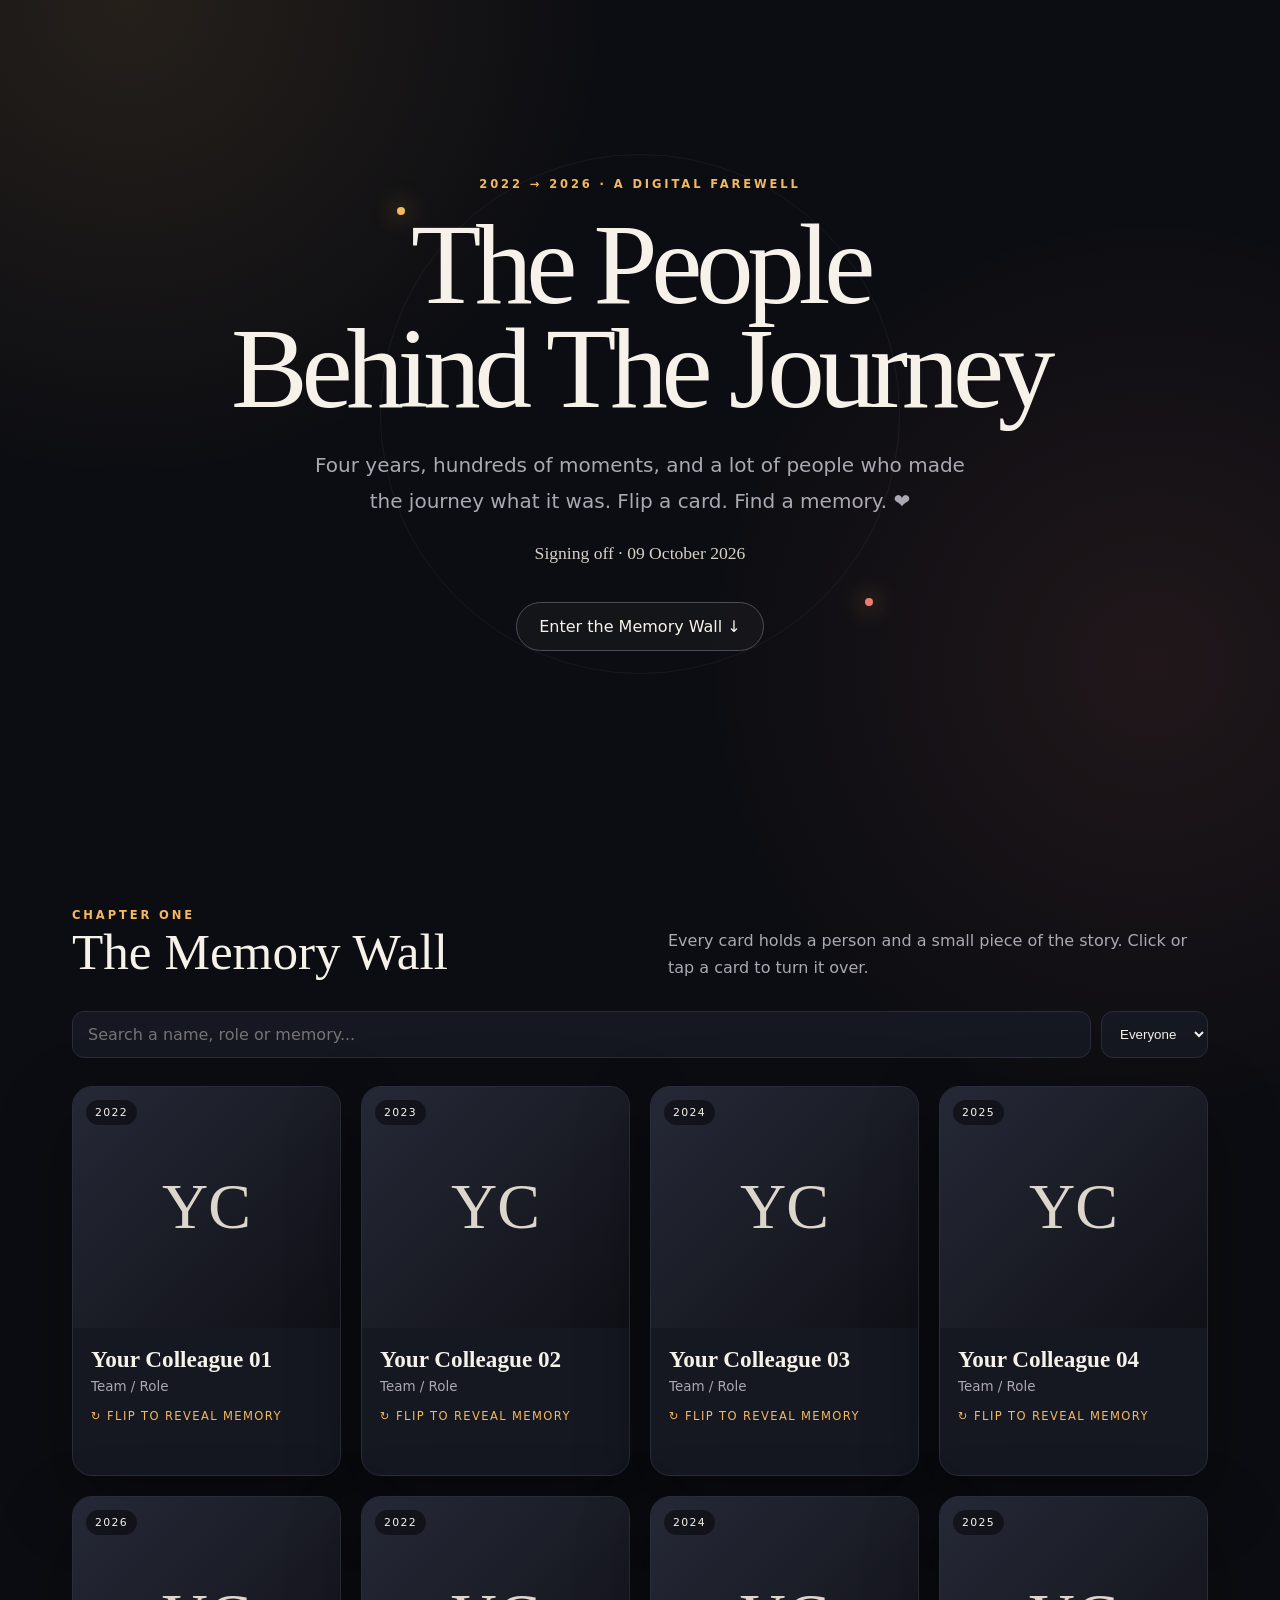
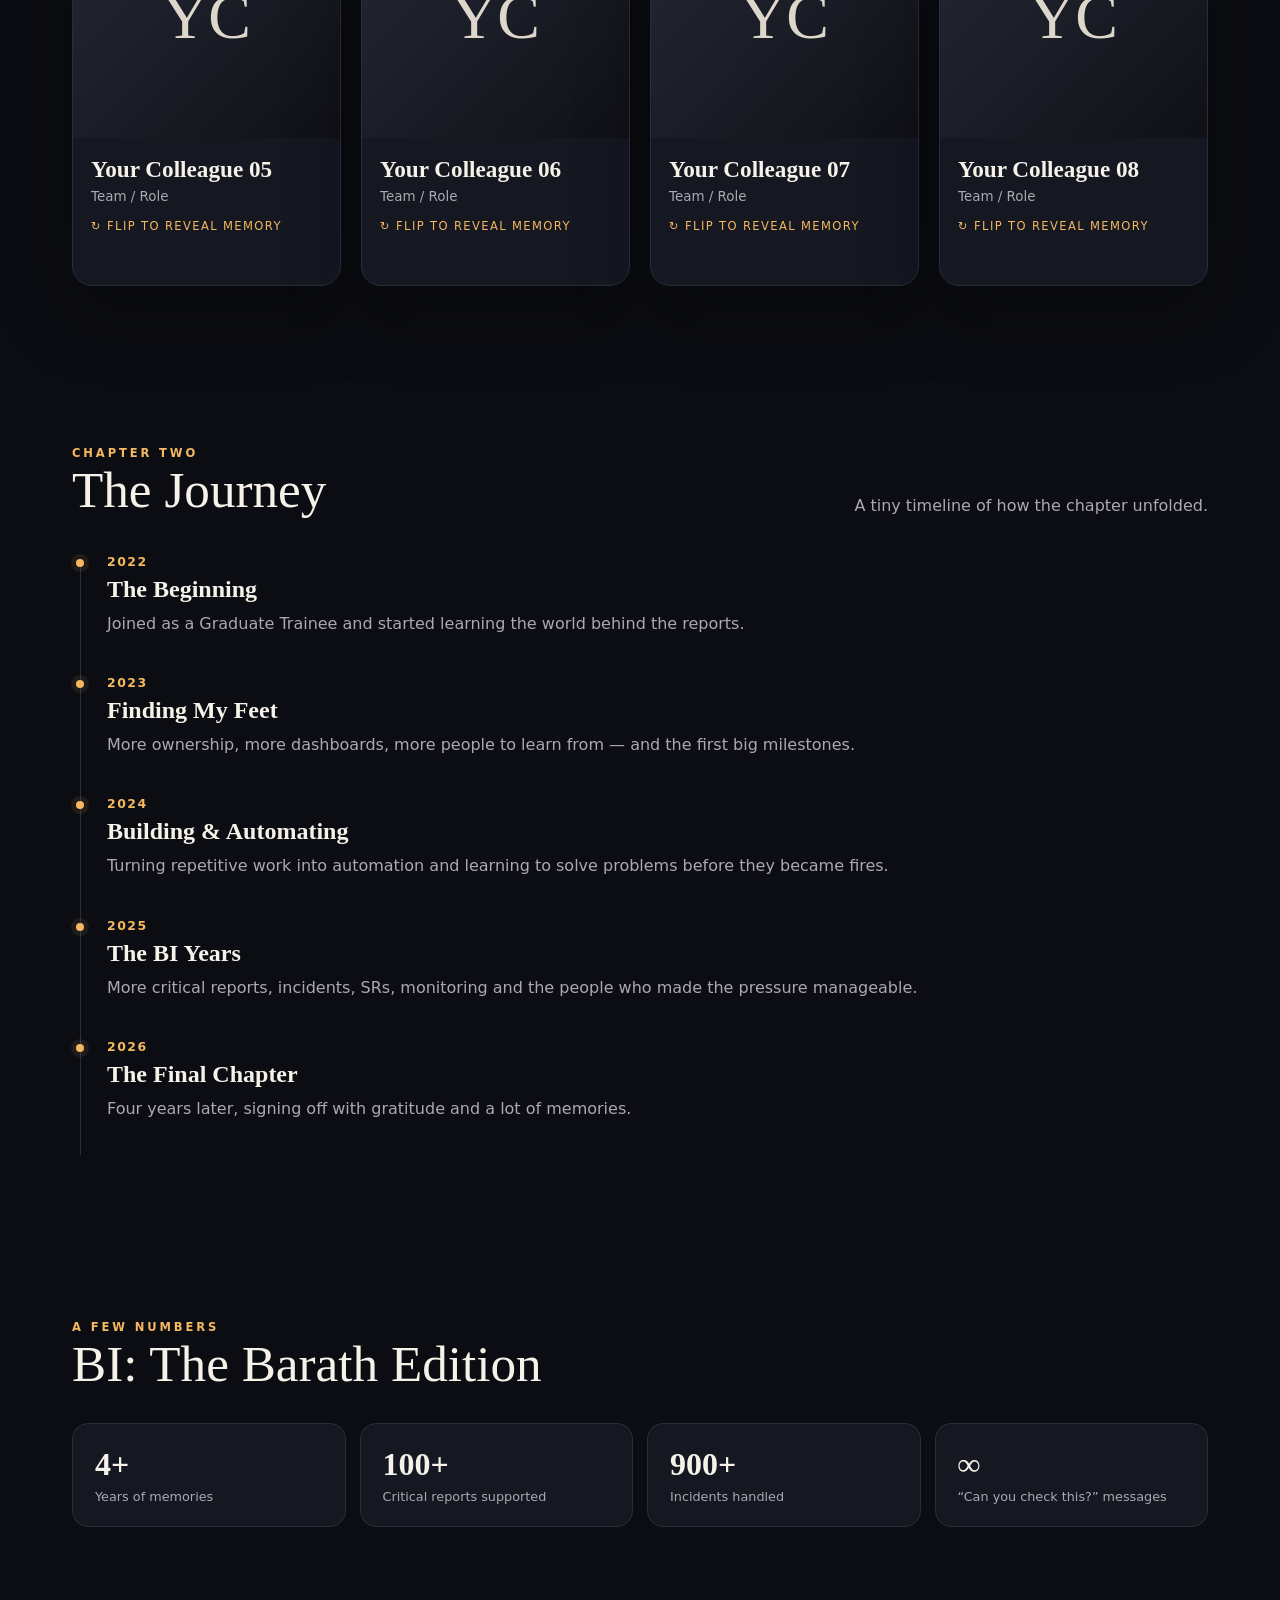
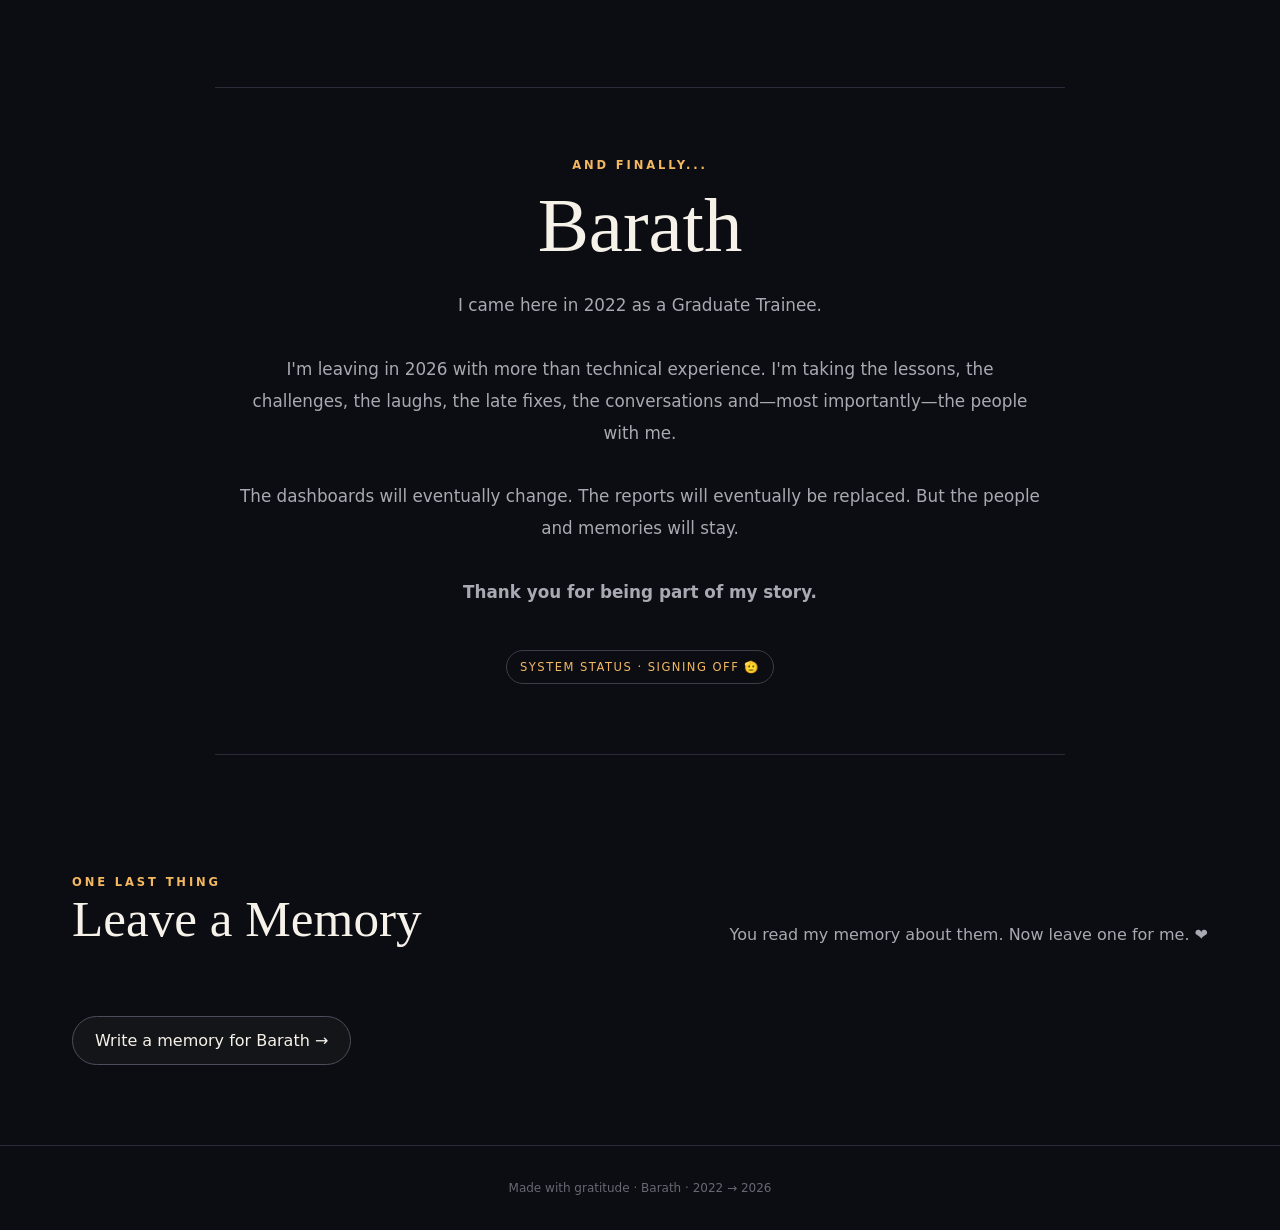
==== index.html @ 914102d7 "Add files via upload" ====
<!DOCTYPE html>
<html lang="en">
<head>
<meta charset="UTF-8">
<meta name="viewport" content="width=device-width, initial-scale=1.0">
<title>Barath's Memory Wall — 2022 → 2026</title>
<meta name="description" content="A digital memory wall for the people who made the journey memorable.">
<style>
:root{
  --bg:#0c0d12; --panel:#151721; --panel2:#1d1f2a; --text:#f6f2e9;
  --muted:#aaa9b3; --accent:#f4b860; --accent2:#ef7d6d; --line:#2a2d39;
  --shadow:0 25px 70px rgba(0,0,0,.35);
}
*{box-sizing:border-box}
html{scroll-behavior:smooth}
body{
  margin:0;background:
  radial-gradient(circle at 10% 0%,rgba(244,184,96,.11),transparent 30rem),
  radial-gradient(circle at 90% 15%,rgba(239,125,109,.09),transparent 28rem),
  var(--bg);color:var(--text);font-family:Inter,ui-sans-serif,system-ui,-apple-system,BlinkMacSystemFont,"Segoe UI",sans-serif;
}
button,input{font:inherit}
button{cursor:pointer}
.hero{min-height:92vh;display:flex;align-items:center;justify-content:center;padding:70px 22px;text-align:center;position:relative;overflow:hidden}
.hero-inner{max-width:900px;position:relative;z-index:2}
.eyebrow{letter-spacing:.25em;text-transform:uppercase;font-size:.72rem;color:var(--accent);font-weight:700}
h1{font-family:Georgia,serif;font-size:clamp(3.2rem,9vw,7.5rem);line-height:.9;margin:22px 0 26px;font-weight:500;letter-spacing:-.055em}
.hero p{max-width:650px;margin:0 auto;color:var(--muted);font-size:clamp(1rem,2vw,1.25rem);line-height:1.8}
.date{margin-top:24px;font-family:Georgia,serif;font-size:1.1rem;color:#d7d2c7}
.cta{
  margin-top:38px;padding:14px 22px;border:1px solid #4b4e5a;border-radius:999px;
  background:rgba(255,255,255,.03);color:var(--text);transition:.25s
}
.cta:hover{transform:translateY(-3px);border-color:var(--accent);box-shadow:0 10px 30px rgba(244,184,96,.12)}
.orbit{position:absolute;width:520px;height:520px;border:1px solid rgba(255,255,255,.05);border-radius:50%;animation:spin 35s linear infinite}
.orbit:before,.orbit:after{content:"";position:absolute;width:8px;height:8px;border-radius:50%;background:var(--accent);box-shadow:0 0 25px var(--accent)}
.orbit:before{top:10%;left:3%}.orbit:after{bottom:13%;right:5%;background:var(--accent2)}
@keyframes spin{to{transform:rotate(360deg)}}

.section{max-width:1180px;margin:0 auto;padding:80px 22px}
.section-head{display:flex;justify-content:space-between;gap:30px;align-items:end;margin-bottom:30px}
.section h2{font-family:Georgia,serif;font-size:clamp(2rem,4vw,3.3rem);font-weight:500;margin:0}
.section-head p{max-width:540px;color:var(--muted);line-height:1.7;margin:0}
.controls{display:flex;gap:10px;flex-wrap:wrap;margin-bottom:28px}
.search{
  flex:1;min-width:220px;background:var(--panel);border:1px solid var(--line);border-radius:12px;
  padding:13px 15px;color:var(--text);outline:none
}
.search:focus{border-color:var(--accent)}
.filter{
  background:var(--panel);border:1px solid var(--line);color:var(--text);border-radius:12px;padding:0 14px
}
.grid{display:grid;grid-template-columns:repeat(4,1fr);gap:20px}
.card-wrap{height:390px;perspective:1200px}
.card{width:100%;height:100%;position:relative;transform-style:preserve-3d;transition:transform .75s cubic-bezier(.2,.7,.2,1);cursor:pointer}
.card.flipped{transform:rotateY(180deg)}
.face{
  position:absolute;inset:0;backface-visibility:hidden;border:1px solid var(--line);
  border-radius:20px;overflow:hidden;background:var(--panel);box-shadow:var(--shadow)
}
.front{display:flex;flex-direction:column}
.photo{height:62%;background:linear-gradient(135deg,#252836,#101117);position:relative;display:flex;align-items:center;justify-content:center;overflow:hidden}
.photo img{width:100%;height:100%;object-fit:cover}
.initials{font-family:Georgia,serif;font-size:4rem;color:#ddd7cb}
.badge{position:absolute;top:13px;left:13px;padding:6px 9px;border-radius:99px;background:rgba(0,0,0,.45);backdrop-filter:blur(8px);font-size:.68rem;letter-spacing:.12em;text-transform:uppercase}
.front-info{padding:18px}
.front-info h3{margin:0 0 6px;font-family:Georgia,serif;font-size:1.45rem}
.role{color:var(--muted);font-size:.84rem}
.flip-hint{margin-top:15px;color:var(--accent);font-size:.72rem;text-transform:uppercase;letter-spacing:.12em}
.back{transform:rotateY(180deg);padding:26px;display:flex;flex-direction:column;justify-content:space-between;background:
  linear-gradient(145deg,rgba(244,184,96,.08),transparent 45%),var(--panel2)}
.back .quote{font-family:Georgia,serif;font-size:1.18rem;line-height:1.65}
.back .quote:before{content:"“";font-size:3.5rem;line-height:.4;color:var(--accent);display:block;margin-bottom:10px}
.memory{color:#d4d2cc;line-height:1.65;font-size:.9rem}
.signature{color:var(--muted);font-size:.8rem}
.empty{grid-column:1/-1;padding:50px;text-align:center;color:var(--muted);border:1px dashed var(--line);border-radius:16px}

.timeline{position:relative;margin-top:35px;padding-left:35px}
.timeline:before{content:"";position:absolute;left:8px;top:5px;bottom:5px;width:1px;background:var(--line)}
.event{position:relative;padding:0 0 38px}
.event:before{content:"";position:absolute;left:-31px;top:5px;width:8px;height:8px;border-radius:50%;background:var(--accent);box-shadow:0 0 0 5px rgba(244,184,96,.08)}
.event .year{color:var(--accent);font-weight:700;letter-spacing:.12em;font-size:.78rem}
.event h3{font-family:Georgia,serif;font-size:1.5rem;margin:7px 0}
.event p{color:var(--muted);line-height:1.7;margin:0}

.kpis{display:grid;grid-template-columns:repeat(4,1fr);gap:14px;margin-top:30px}
.kpi{background:var(--panel);border:1px solid var(--line);border-radius:16px;padding:22px}
.kpi strong{display:block;font-family:Georgia,serif;font-size:2rem}
.kpi span{display:block;color:var(--muted);font-size:.8rem;margin-top:6px}

.final{
  max-width:850px;margin:80px auto 120px;padding:70px 25px;text-align:center;
  border-top:1px solid var(--line);border-bottom:1px solid var(--line)
}
.final h2{font-family:Georgia,serif;font-size:clamp(2.5rem,6vw,5rem);font-weight:500;margin:10px 0 20px}
.final p{color:var(--muted);line-height:1.9;font-size:1.05rem}
.status{display:inline-block;margin-top:24px;padding:9px 13px;border:1px solid #3b3e49;border-radius:99px;color:var(--accent);font-size:.72rem;letter-spacing:.13em;text-transform:uppercase}

footer{text-align:center;padding:35px 20px;color:#676873;font-size:.75rem;border-top:1px solid var(--line)}

.modal{position:fixed;inset:0;background:rgba(0,0,0,.72);backdrop-filter:blur(8px);display:none;align-items:center;justify-content:center;padding:20px;z-index:20}
.modal.open{display:flex}
.modal-box{max-width:600px;width:100%;background:var(--panel2);border:1px solid var(--line);border-radius:20px;padding:28px;position:relative}
.close{position:absolute;right:16px;top:14px;border:0;background:none;color:var(--muted);font-size:1.5rem}
.modal h3{font-family:Georgia,serif;font-size:1.8rem;margin:0 35px 10px 0}
.modal p{color:var(--muted);line-height:1.7}
.memory-form textarea{width:100%;min-height:130px;resize:vertical;background:var(--panel);border:1px solid var(--line);border-radius:12px;padding:14px;color:var(--text);outline:none}
.submit{margin-top:12px;background:var(--accent);border:0;border-radius:10px;padding:12px 18px;color:#17130d;font-weight:700}

.reveal{opacity:0;transform:translateY(25px);transition:.7s ease}
.reveal.visible{opacity:1;transform:none}

@media(max-width:950px){.grid{grid-template-columns:repeat(3,1fr)}.kpis{grid-template-columns:repeat(2,1fr)}}
@media(max-width:700px){.grid{grid-template-columns:repeat(2,1fr);gap:12px}.card-wrap{height:350px}.section-head{display:block}.section-head p{margin-top:15px}.orbit{width:350px;height:350px}}
@media(max-width:480px){.grid{grid-template-columns:1fr}.card-wrap{height:390px}.kpis{grid-template-columns:1fr 1fr}.hero{min-height:85vh}}
</style>
</head>
<body>

<header class="hero">
  <div class="orbit"></div>
  <div class="hero-inner">
    <div class="eyebrow">2022 → 2026 · A digital farewell</div>
    <h1>The People<br>Behind The Journey</h1>
    <p>
      Four years, hundreds of moments, and a lot of people who made the journey
      what it was. Flip a card. Find a memory. ❤️
    </p>
    <div class="date">Signing off · 09 October 2026</div>
    <button class="cta" onclick="document.getElementById('memories').scrollIntoView()">Enter the Memory Wall ↓</button>
  </div>
</header>

<main>
<section class="section reveal" id="memories">
  <div class="section-head">
    <div>
      <div class="eyebrow">Chapter One</div>
      <h2>The Memory Wall</h2>
    </div>
    <p>Every card holds a person and a small piece of the story. Click or tap a card to turn it over.</p>
  </div>

  <div class="controls">
    <input class="search" id="search" placeholder="Search a name, role or memory...">
    <select class="filter" id="filter">
      <option value="all">Everyone</option>
    </select>
  </div>

  <div class="grid" id="grid"></div>
</section>

<section class="section reveal">
  <div class="section-head">
    <div>
      <div class="eyebrow">Chapter Two</div>
      <h2>The Journey</h2>
    </div>
    <p>A tiny timeline of how the chapter unfolded.</p>
  </div>
  <div class="timeline" id="timeline"></div>
</section>

<section class="section reveal">
  <div class="section-head">
    <div>
      <div class="eyebrow">A few numbers</div>
      <h2>BI: The Barath Edition</h2>
    </div>
  </div>
  <div class="kpis">
    <div class="kpi"><strong>4+</strong><span>Years of memories</span></div>
    <div class="kpi"><strong>100+</strong><span>Critical reports supported</span></div>
    <div class="kpi"><strong>900+</strong><span>Incidents handled</span></div>
    <div class="kpi"><strong>∞</strong><span>“Can you check this?” messages</span></div>
  </div>
</section>

<section class="final reveal">
  <div class="eyebrow">And finally...</div>
  <h2>Barath</h2>
  <p>
    I came here in 2022 as a Graduate Trainee.<br><br>
    I'm leaving in 2026 with more than technical experience.
    I'm taking the lessons, the challenges, the laughs, the late fixes,
    the conversations and—most importantly—the people with me.
    <br><br>
    The dashboards will eventually change. The reports will eventually be replaced.
    But the people and memories will stay.
    <br><br>
    <strong>Thank you for being part of my story.</strong>
  </p>
  <div class="status">System Status · Signing Off 🫡</div>
</section>

<section class="section reveal" style="padding-top:0">
  <div class="section-head">
    <div>
      <div class="eyebrow">One last thing</div>
      <h2>Leave a Memory</h2>
    </div>
    <p>You read my memory about them. Now leave one for me. ❤️</p>
  </div>
  <button class="cta" onclick="openModal()">Write a memory for Barath →</button>
</section>
</main>

<footer>
  Made with gratitude · Barath · 2022 → 2026
</footer>

<div class="modal" id="modal" onclick="if(event.target===this)closeModal()">
  <div class="modal-box">
    <button class="close" onclick="closeModal()">×</button>
    <h3>Leave a memory for Barath</h3>
    <p>This demo opens the visitor's email client. Change the email address in the JavaScript section before sharing the site.</p>
    <div class="memory-form">
      <textarea id="visitorMemory" placeholder="Write a memory, inside joke, thank-you, or farewell..."></textarea>
      <button class="submit" onclick="sendMemory()">Send the memory</button>
    </div>
  </div>
</div>

<script>
/*
  ============================================================
  EDIT YOUR PEOPLE HERE
  ============================================================
  Add as many people as you like.

  photo:
    - Put an image in an "images" folder and use "images/name.jpg"
    - OR leave it blank and the person's initials will appear.

  category:
    Used by the filter dropdown.

  memory:
    The short quote shown on the back.

  story:
    The longer personal memory.
*/
const people = [
  {
    name: "Your Colleague 01",
    role: "Team / Role",
    category: "Team",
    photo: "",
    title: "The Partner in Crime",
    memory: "Replace this with the little moment that instantly reminds you of them.",
    story: "Write 2–4 sentences about a specific memory, project, joke, lunch, late-night fix, conversation, or lesson you shared.",
    year: "2022"
  },
  {
    name: "Your Colleague 02",
    role: "Team / Role",
    category: "Team",
    photo: "",
    title: "The Lifesaver",
    memory: "Some people don't just help with work — they make difficult days easier.",
    story: "Add your personal memory here. Keep it specific; the tiny details are what make a farewell memorable.",
    year: "2023"
  },
  {
    name: "Your Colleague 03",
    role: "Team / Role",
    category: "Team",
    photo: "",
    title: "The Dashboard Buddy",
    memory: "From broken refreshes to last-minute requests — somehow we always figured it out.",
    story: "Add a memorable BI / Power BI / SQL moment here.",
    year: "2024"
  },
  {
    name: "Your Colleague 04",
    role: "Team / Role",
    category: "Friends",
    photo: "",
    title: "The Office Comedian",
    memory: "The person who could turn an ordinary workday into a story worth remembering.",
    story: "Add your funniest memory together here.",
    year: "2025"
  },
  {
    name: "Your Colleague 05",
    role: "Team / Role",
    category: "Friends",
    photo: "",
    title: "The Unexpected Chapter",
    memory: "Not every great memory starts with a big project. Sometimes it starts with a random conversation.",
    story: "Add your memory here.",
    year: "2026"
  },
  {
    name: "Your Colleague 06",
    role: "Team / Role",
    category: "Mentors",
    photo: "",
    title: "The Mentor",
    memory: "Thank you for teaching me things that never appeared in a job description.",
    story: "Add the lesson or moment you will remember.",
    year: "2022"
  },
  {
    name: "Your Colleague 07",
    role: "Team / Role",
    category: "Team",
    photo: "",
    title: "The Debugger",
    memory: "If it was broken, we were probably going to find out why.",
    story: "Add a troubleshooting or production memory.",
    year: "2024"
  },
  {
    name: "Your Colleague 08",
    role: "Team / Role",
    category: "Friends",
    photo: "",
    title: "The Good Times",
    memory: "Some of the best memories happened when we weren't even talking about work.",
    story: "Add a lunch, outing, celebration or random-office memory.",
    year: "2025"
  }
];

const timelineData = [
  {year:"2022", title:"The Beginning", text:"Joined as a Graduate Trainee and started learning the world behind the reports."},
  {year:"2023", title:"Finding My Feet", text:"More ownership, more dashboards, more people to learn from — and the first big milestones."},
  {year:"2024", title:"Building & Automating", text:"Turning repetitive work into automation and learning to solve problems before they became fires."},
  {year:"2025", title:"The BI Years", text:"More critical reports, incidents, SRs, monitoring and the people who made the pressure manageable."},
  {year:"2026", title:"The Final Chapter", text:"Four years later, signing off with gratitude and a lot of memories."}
];

const grid = document.getElementById("grid");
const search = document.getElementById("search");
const filter = document.getElementById("filter");

function initials(name){
  return name.split(" ").filter(Boolean).slice(0,2).map(x=>x[0]).join("").toUpperCase();
}

function renderFilters(){
  [...new Set(people.map(p=>p.category))].sort().forEach(c=>{
    const option=document.createElement("option");
    option.value=c; option.textContent=c; filter.appendChild(option);
  });
}

function renderCards(){
  const q=search.value.trim().toLowerCase();
  const cat=filter.value;
  const results=people.filter(p=>{
    const hay=[p.name,p.role,p.category,p.title,p.memory,p.story].join(" ").toLowerCase();
    return (!q || hay.includes(q)) && (cat==="all" || p.category===cat);
  });
  grid.innerHTML="";
  if(!results.length){
    grid.innerHTML='<div class="empty">No memory found. Try another search.</div>';
    return;
  }
  results.forEach(p=>{
    const wrap=document.createElement("div");
    wrap.className="card-wrap";
    wrap.innerHTML=`
      <div class="card" tabindex="0" role="button" aria-label="Flip ${p.name}'s card">
        <div class="face front">
          <div class="photo">
            ${p.photo ? `<img src="${p.photo}" alt="${p.name}" loading="lazy">` : `<div class="initials">${initials(p.name)}</div>`}
            <div class="badge">${p.year || p.category}</div>
          </div>
          <div class="front-info">
            <h3>${p.name}</h3>
            <div class="role">${p.role}</div>
            <div class="flip-hint">↻ Flip to reveal memory</div>
          </div>
        </div>
        <div class="face back">
          <div>
            <div class="eyebrow">${p.title}</div>
            <div class="quote">${p.memory}</div>
            <div class="memory">${p.story}</div>
          </div>
          <div class="signature">— Barath</div>
        </div>
      </div>`;
    const card=wrap.querySelector(".card");
    card.addEventListener("click",()=>card.classList.toggle("flipped"));
    card.addEventListener("keydown",e=>{if(e.key==="Enter"||e.key===" "){e.preventDefault();card.classList.toggle("flipped")}});
    grid.appendChild(wrap);
  });
}

function renderTimeline(){
  document.getElementById("timeline").innerHTML=timelineData.map(e=>`
    <div class="event">
      <div class="year">${e.year}</div>
      <h3>${e.title}</h3>
      <p>${e.text}</p>
    </div>`).join("");
}

function openModal(){document.getElementById("modal").classList.add("open")}
function closeModal(){document.getElementById("modal").classList.remove("open")}
function sendMemory(){
  const text=document.getElementById("visitorMemory").value.trim();
  if(!text){alert("Write a little memory first ❤️");return}
  // CHANGE THIS EMAIL ADDRESS:
  const email="YOUR_EMAIL@example.com";
  const subject=encodeURIComponent("A memory for Barath ❤️");
  const body=encodeURIComponent(text);
  window.location.href=`mailto:${email}?subject=${subject}&body=${body}`;
}

search.addEventListener("input",renderCards);
filter.addEventListener("change",renderCards);
renderFilters(); renderCards(); renderTimeline();

const observer=new IntersectionObserver(entries=>{
  entries.forEach(e=>{if(e.isIntersecting)e.target.classList.add("visible")});
},{threshold:.12});
document.querySelectorAll(".reveal").forEach(el=>observer.observe(el));
</script>
</body>
</html>
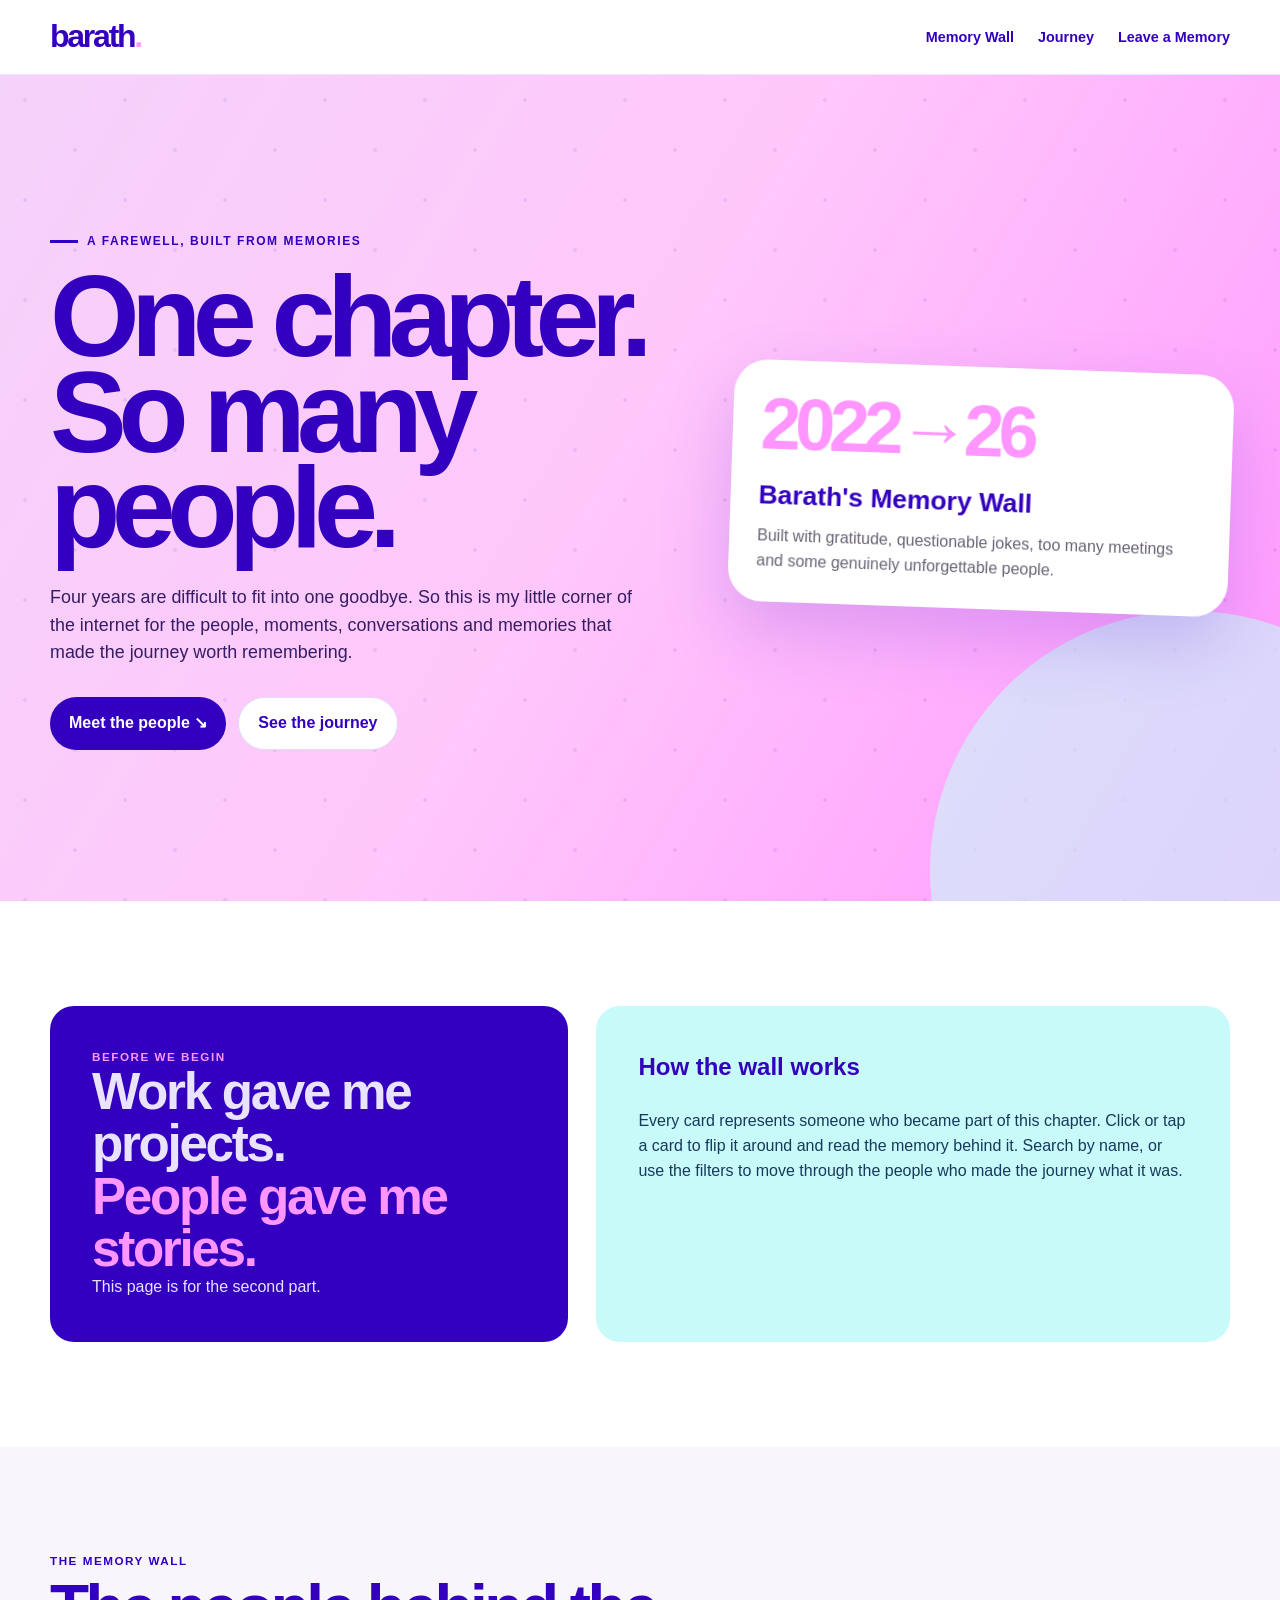
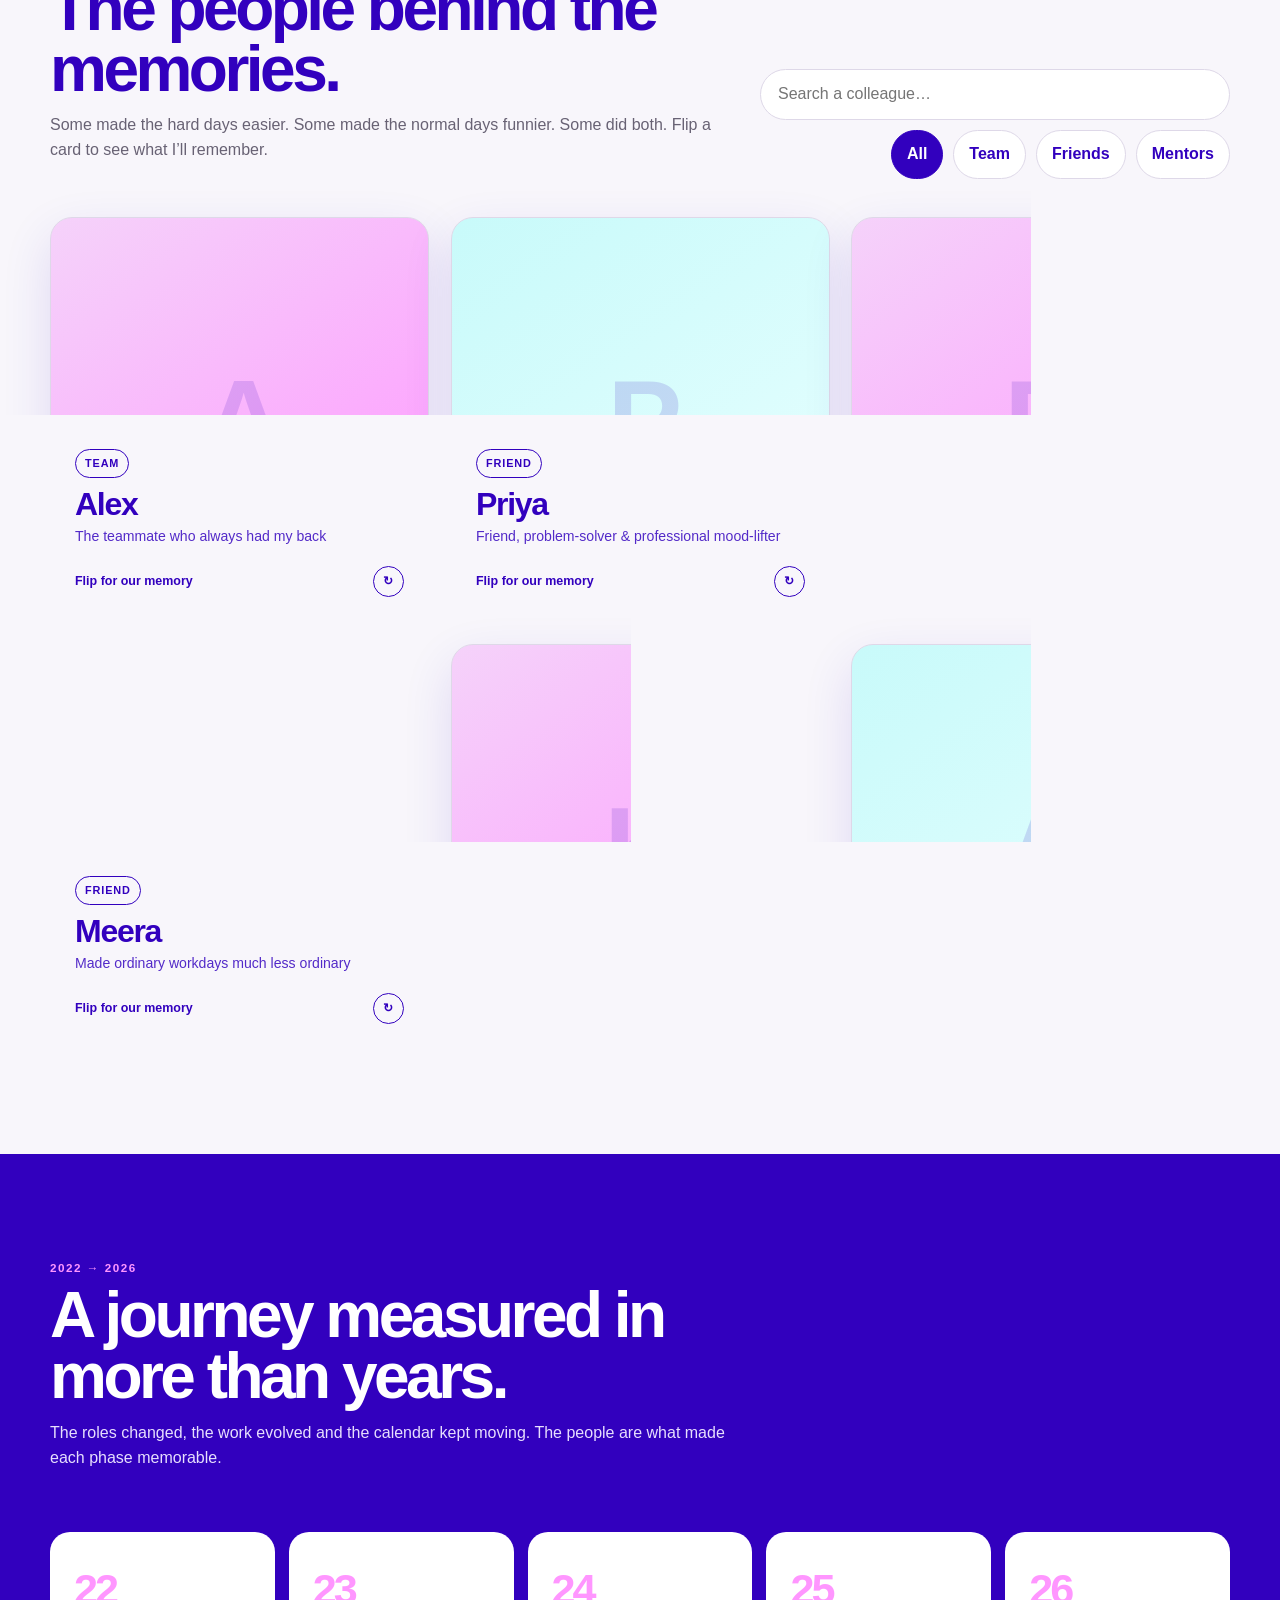
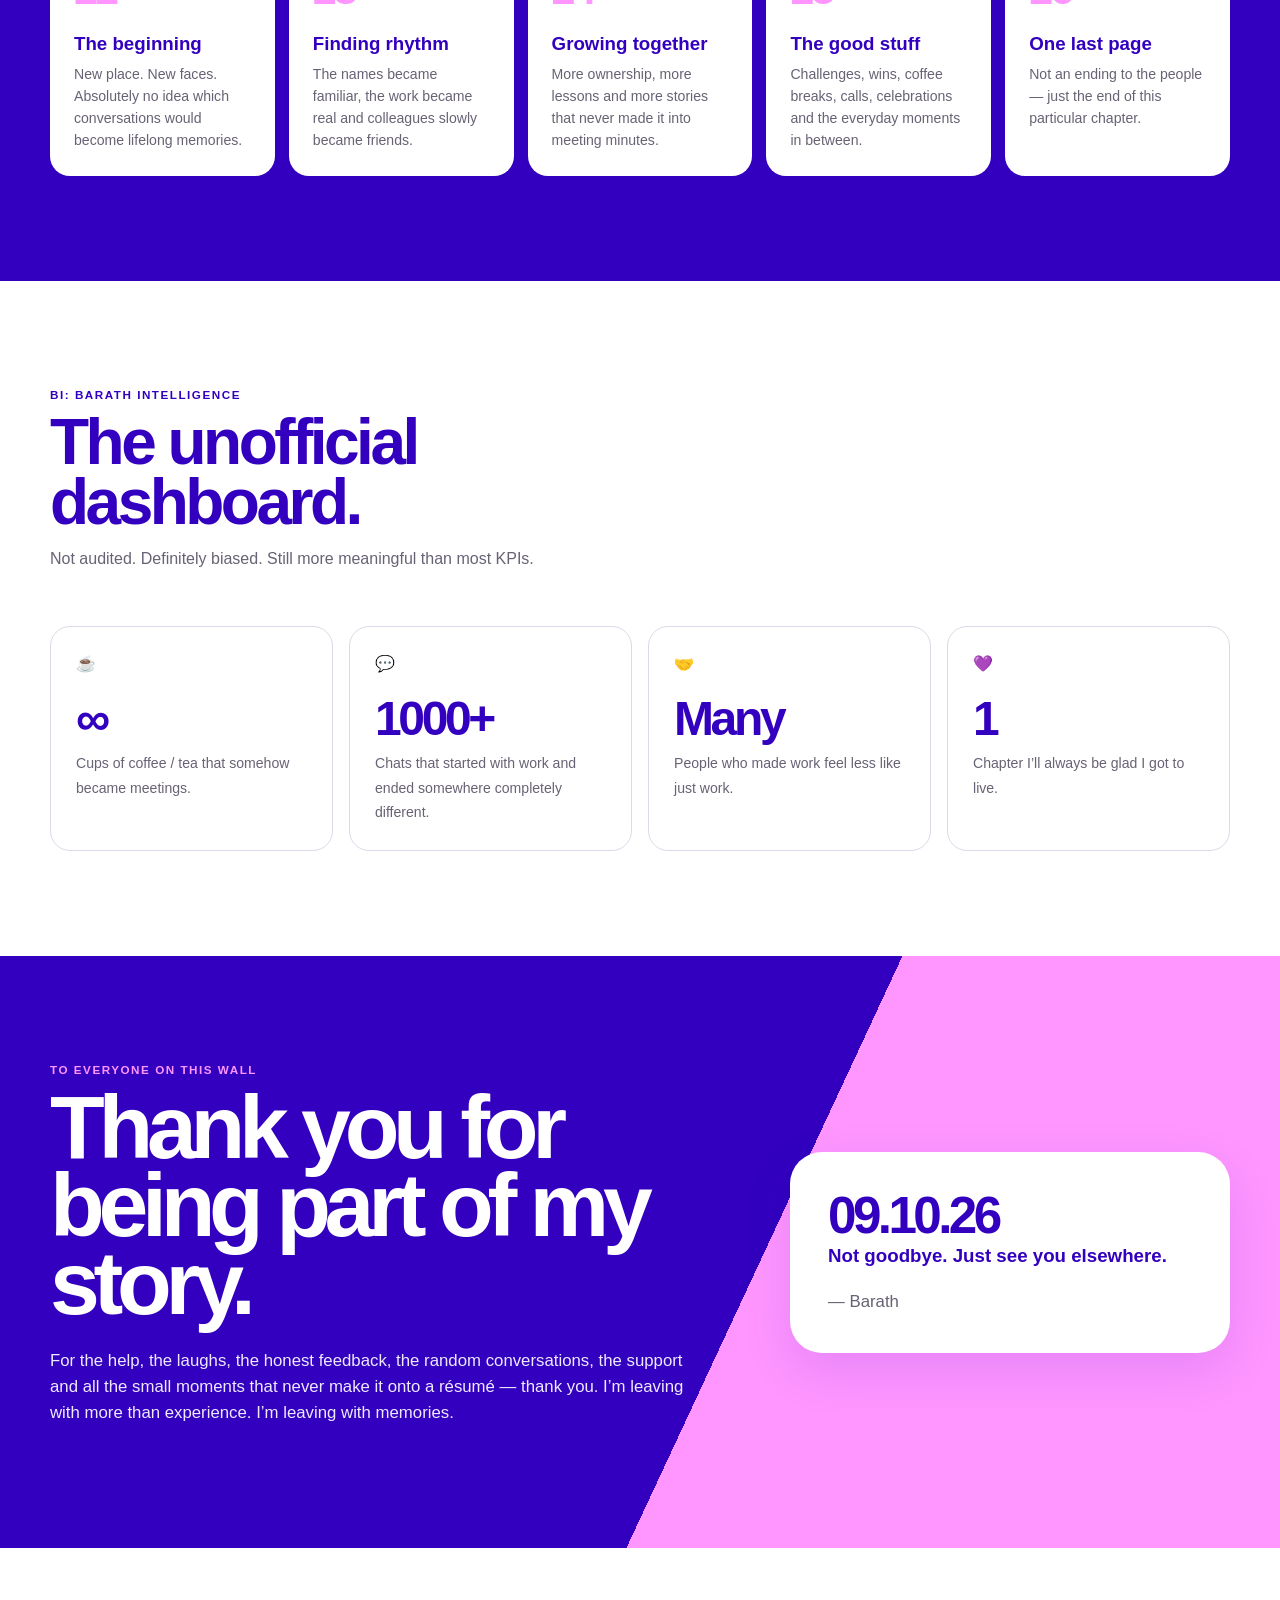
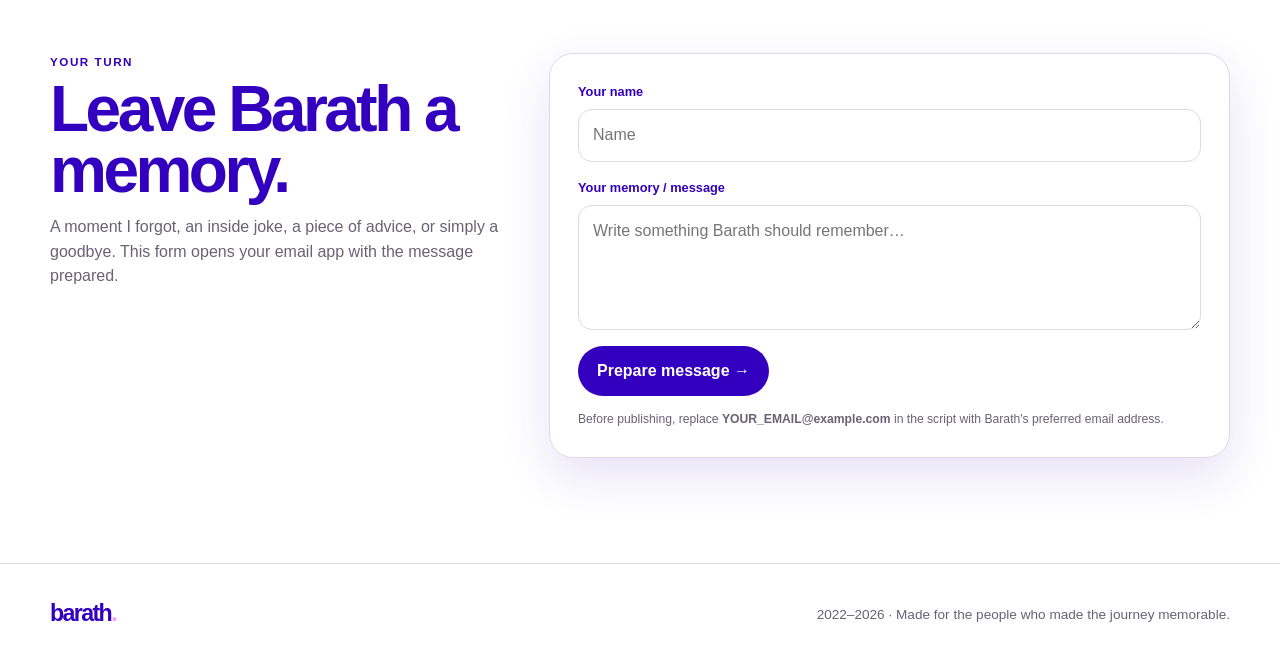
==== commit 7eaaa81d: "Rename index (1).html to index.html" ====
--- a/index.html
+++ b/index.html
@@ -1,426 +1,612 @@
-<!DOCTYPE html>
+<!doctype html>
 <html lang="en">
 <head>
-<meta charset="UTF-8">
-<meta name="viewport" content="width=device-width, initial-scale=1.0">
-<title>Barath's Memory Wall — 2022 → 2026</title>
-<meta name="description" content="A digital memory wall for the people who made the journey memorable.">
-<style>
-:root{
-  --bg:#0c0d12; --panel:#151721; --panel2:#1d1f2a; --text:#f6f2e9;
-  --muted:#aaa9b3; --accent:#f4b860; --accent2:#ef7d6d; --line:#2a2d39;
-  --shadow:0 25px 70px rgba(0,0,0,.35);
-}
-*{box-sizing:border-box}
-html{scroll-behavior:smooth}
-body{
-  margin:0;background:
-  radial-gradient(circle at 10% 0%,rgba(244,184,96,.11),transparent 30rem),
-  radial-gradient(circle at 90% 15%,rgba(239,125,109,.09),transparent 28rem),
-  var(--bg);color:var(--text);font-family:Inter,ui-sans-serif,system-ui,-apple-system,BlinkMacSystemFont,"Segoe UI",sans-serif;
-}
-button,input{font:inherit}
-button{cursor:pointer}
-.hero{min-height:92vh;display:flex;align-items:center;justify-content:center;padding:70px 22px;text-align:center;position:relative;overflow:hidden}
-.hero-inner{max-width:900px;position:relative;z-index:2}
-.eyebrow{letter-spacing:.25em;text-transform:uppercase;font-size:.72rem;color:var(--accent);font-weight:700}
-h1{font-family:Georgia,serif;font-size:clamp(3.2rem,9vw,7.5rem);line-height:.9;margin:22px 0 26px;font-weight:500;letter-spacing:-.055em}
-.hero p{max-width:650px;margin:0 auto;color:var(--muted);font-size:clamp(1rem,2vw,1.25rem);line-height:1.8}
-.date{margin-top:24px;font-family:Georgia,serif;font-size:1.1rem;color:#d7d2c7}
-.cta{
-  margin-top:38px;padding:14px 22px;border:1px solid #4b4e5a;border-radius:999px;
-  background:rgba(255,255,255,.03);color:var(--text);transition:.25s
-}
-.cta:hover{transform:translateY(-3px);border-color:var(--accent);box-shadow:0 10px 30px rgba(244,184,96,.12)}
-.orbit{position:absolute;width:520px;height:520px;border:1px solid rgba(255,255,255,.05);border-radius:50%;animation:spin 35s linear infinite}
-.orbit:before,.orbit:after{content:"";position:absolute;width:8px;height:8px;border-radius:50%;background:var(--accent);box-shadow:0 0 25px var(--accent)}
-.orbit:before{top:10%;left:3%}.orbit:after{bottom:13%;right:5%;background:var(--accent2)}
-@keyframes spin{to{transform:rotate(360deg)}}
-
-.section{max-width:1180px;margin:0 auto;padding:80px 22px}
-.section-head{display:flex;justify-content:space-between;gap:30px;align-items:end;margin-bottom:30px}
-.section h2{font-family:Georgia,serif;font-size:clamp(2rem,4vw,3.3rem);font-weight:500;margin:0}
-.section-head p{max-width:540px;color:var(--muted);line-height:1.7;margin:0}
-.controls{display:flex;gap:10px;flex-wrap:wrap;margin-bottom:28px}
-.search{
-  flex:1;min-width:220px;background:var(--panel);border:1px solid var(--line);border-radius:12px;
-  padding:13px 15px;color:var(--text);outline:none
-}
-.search:focus{border-color:var(--accent)}
-.filter{
-  background:var(--panel);border:1px solid var(--line);color:var(--text);border-radius:12px;padding:0 14px
-}
-.grid{display:grid;grid-template-columns:repeat(4,1fr);gap:20px}
-.card-wrap{height:390px;perspective:1200px}
-.card{width:100%;height:100%;position:relative;transform-style:preserve-3d;transition:transform .75s cubic-bezier(.2,.7,.2,1);cursor:pointer}
-.card.flipped{transform:rotateY(180deg)}
-.face{
-  position:absolute;inset:0;backface-visibility:hidden;border:1px solid var(--line);
-  border-radius:20px;overflow:hidden;background:var(--panel);box-shadow:var(--shadow)
-}
-.front{display:flex;flex-direction:column}
-.photo{height:62%;background:linear-gradient(135deg,#252836,#101117);position:relative;display:flex;align-items:center;justify-content:center;overflow:hidden}
-.photo img{width:100%;height:100%;object-fit:cover}
-.initials{font-family:Georgia,serif;font-size:4rem;color:#ddd7cb}
-.badge{position:absolute;top:13px;left:13px;padding:6px 9px;border-radius:99px;background:rgba(0,0,0,.45);backdrop-filter:blur(8px);font-size:.68rem;letter-spacing:.12em;text-transform:uppercase}
-.front-info{padding:18px}
-.front-info h3{margin:0 0 6px;font-family:Georgia,serif;font-size:1.45rem}
-.role{color:var(--muted);font-size:.84rem}
-.flip-hint{margin-top:15px;color:var(--accent);font-size:.72rem;text-transform:uppercase;letter-spacing:.12em}
-.back{transform:rotateY(180deg);padding:26px;display:flex;flex-direction:column;justify-content:space-between;background:
-  linear-gradient(145deg,rgba(244,184,96,.08),transparent 45%),var(--panel2)}
-.back .quote{font-family:Georgia,serif;font-size:1.18rem;line-height:1.65}
-.back .quote:before{content:"“";font-size:3.5rem;line-height:.4;color:var(--accent);display:block;margin-bottom:10px}
-.memory{color:#d4d2cc;line-height:1.65;font-size:.9rem}
-.signature{color:var(--muted);font-size:.8rem}
-.empty{grid-column:1/-1;padding:50px;text-align:center;color:var(--muted);border:1px dashed var(--line);border-radius:16px}
-
-.timeline{position:relative;margin-top:35px;padding-left:35px}
-.timeline:before{content:"";position:absolute;left:8px;top:5px;bottom:5px;width:1px;background:var(--line)}
-.event{position:relative;padding:0 0 38px}
-.event:before{content:"";position:absolute;left:-31px;top:5px;width:8px;height:8px;border-radius:50%;background:var(--accent);box-shadow:0 0 0 5px rgba(244,184,96,.08)}
-.event .year{color:var(--accent);font-weight:700;letter-spacing:.12em;font-size:.78rem}
-.event h3{font-family:Georgia,serif;font-size:1.5rem;margin:7px 0}
-.event p{color:var(--muted);line-height:1.7;margin:0}
-
-.kpis{display:grid;grid-template-columns:repeat(4,1fr);gap:14px;margin-top:30px}
-.kpi{background:var(--panel);border:1px solid var(--line);border-radius:16px;padding:22px}
-.kpi strong{display:block;font-family:Georgia,serif;font-size:2rem}
-.kpi span{display:block;color:var(--muted);font-size:.8rem;margin-top:6px}
-
-.final{
-  max-width:850px;margin:80px auto 120px;padding:70px 25px;text-align:center;
-  border-top:1px solid var(--line);border-bottom:1px solid var(--line)
-}
-.final h2{font-family:Georgia,serif;font-size:clamp(2.5rem,6vw,5rem);font-weight:500;margin:10px 0 20px}
-.final p{color:var(--muted);line-height:1.9;font-size:1.05rem}
-.status{display:inline-block;margin-top:24px;padding:9px 13px;border:1px solid #3b3e49;border-radius:99px;color:var(--accent);font-size:.72rem;letter-spacing:.13em;text-transform:uppercase}
-
-footer{text-align:center;padding:35px 20px;color:#676873;font-size:.75rem;border-top:1px solid var(--line)}
-
-.modal{position:fixed;inset:0;background:rgba(0,0,0,.72);backdrop-filter:blur(8px);display:none;align-items:center;justify-content:center;padding:20px;z-index:20}
-.modal.open{display:flex}
-.modal-box{max-width:600px;width:100%;background:var(--panel2);border:1px solid var(--line);border-radius:20px;padding:28px;position:relative}
-.close{position:absolute;right:16px;top:14px;border:0;background:none;color:var(--muted);font-size:1.5rem}
-.modal h3{font-family:Georgia,serif;font-size:1.8rem;margin:0 35px 10px 0}
-.modal p{color:var(--muted);line-height:1.7}
-.memory-form textarea{width:100%;min-height:130px;resize:vertical;background:var(--panel);border:1px solid var(--line);border-radius:12px;padding:14px;color:var(--text);outline:none}
-.submit{margin-top:12px;background:var(--accent);border:0;border-radius:10px;padding:12px 18px;color:#17130d;font-weight:700}
-
-.reveal{opacity:0;transform:translateY(25px);transition:.7s ease}
-.reveal.visible{opacity:1;transform:none}
-
-@media(max-width:950px){.grid{grid-template-columns:repeat(3,1fr)}.kpis{grid-template-columns:repeat(2,1fr)}}
-@media(max-width:700px){.grid{grid-template-columns:repeat(2,1fr);gap:12px}.card-wrap{height:350px}.section-head{display:block}.section-head p{margin-top:15px}.orbit{width:350px;height:350px}}
-@media(max-width:480px){.grid{grid-template-columns:1fr}.card-wrap{height:390px}.kpis{grid-template-columns:1fr 1fr}.hero{min-height:85vh}}
-</style>
+  <meta charset="utf-8">
+  <meta name="viewport" content="width=device-width,initial-scale=1">
+  <meta name="theme-color" content="#3200BE">
+  <meta name="description" content="Barath's Memory Wall — celebrating the people, moments and memories from 2022 to 2026.">
+  <title>Barath's Memory Wall | 2022–2026</title>
+  <style>
+    :root{
+      --blue:#3200BE;
+      --pink:#FF96FF;
+      --blush:#F5D2FA;
+      --frost:#C8FAFA;
+      --white:#FFFFFF;
+      --ink:#22008B;
+      --text:#251f32;
+      --muted:#686274;
+      --line:#ded8e8;
+      --soft:#f8f6fb;
+      --shadow:0 18px 50px rgba(50,0,190,.12);
+      --radius:24px;
+      --max:1180px;
+    }
+    *{box-sizing:border-box}
+    html{scroll-behavior:smooth}
+    body{
+      margin:0;background:var(--white);color:var(--text);
+      font-family:Arial,Helvetica,sans-serif;line-height:1.55;overflow-x:hidden
+    }
+    button,input,textarea{font:inherit}
+    a{color:inherit}
+    .container{width:min(calc(100% - 36px),var(--max));margin:auto}
+    .nav{
+      position:sticky;top:0;z-index:50;background:rgba(255,255,255,.92);
+      backdrop-filter:blur(14px);border-bottom:1px solid rgba(50,0,190,.09)
+    }
+    .nav-inner{height:74px;display:flex;align-items:center;justify-content:space-between;gap:24px}
+    .wordmark{font-size:2rem;font-weight:700;letter-spacing:-.07em;color:var(--blue);text-decoration:none}
+    .wordmark .dot{color:var(--pink)}
+    .nav-links{display:flex;align-items:center;gap:24px}
+    .nav-links a{text-decoration:none;color:var(--blue);font-size:.9rem;font-weight:700}
+    .nav-links a:hover{text-decoration:underline;text-decoration-color:var(--pink);text-decoration-thickness:3px;text-underline-offset:5px}
+    .hero{
+      position:relative;min-height:calc(100svh - 74px);display:grid;align-items:center;
+      background:linear-gradient(120deg,var(--blush),#ffc7fb 48%,var(--pink));overflow:hidden
+    }
+    .hero:after{
+      content:"";position:absolute;width:520px;height:520px;border-radius:50%;
+      right:-170px;bottom:-230px;background:var(--frost);opacity:.62
+    }
+    .pattern{position:absolute;inset:0;opacity:.08;pointer-events:none;
+      background-image:
+       radial-gradient(circle at 25px 25px, var(--blue) 2px, transparent 2px),
+       radial-gradient(circle at 75px 75px, var(--blue) 2px, transparent 2px);
+      background-size:100px 100px
+    }
+    .hero-grid{position:relative;z-index:1;display:grid;grid-template-columns:1.1fr .9fr;gap:70px;align-items:center;padding:78px 0}
+    .kicker{display:inline-flex;align-items:center;gap:9px;color:var(--blue);font-weight:700;text-transform:uppercase;letter-spacing:.13em;font-size:.75rem}
+    .kicker:before{content:"";width:28px;height:3px;background:var(--blue)}
+    h1,h2,h3,p{margin-top:0}
+    .hero h1{font-size:clamp(4rem,9vw,8.2rem);line-height:.83;letter-spacing:-.075em;color:var(--blue);margin:18px 0 28px}
+    .hero h1 span{display:block}
+    .hero-copy{max-width:650px;font-size:1.12rem;color:#351d65}
+    .hero-actions{display:flex;gap:12px;flex-wrap:wrap;margin-top:30px}
+    .btn{border:0;border-radius:999px;padding:13px 19px;font-weight:700;cursor:pointer;text-decoration:none;display:inline-flex;align-items:center;gap:8px}
+    .btn-primary{background:var(--blue);color:#fff}
+    .btn-primary:hover{box-shadow:0 8px 24px rgba(50,0,190,.25);transform:translateY(-1px)}
+    .btn-secondary{background:#fff;color:var(--blue);border:1px solid rgba(50,0,190,.14)}
+    .hero-card{background:#fff;border-radius:34px;padding:28px;box-shadow:0 28px 70px rgba(50,0,190,.17);transform:rotate(2deg)}
+    .hero-card .year{color:var(--pink);font-size:4.5rem;font-weight:700;letter-spacing:-.08em;line-height:1}
+    .hero-card h3{font-size:1.65rem;color:var(--blue);margin:15px 0 8px}
+    .hero-card p{color:var(--muted);margin-bottom:0}
+    section{padding:105px 0}
+    .soft{background:var(--soft)}
+    .blue-section{background:var(--blue);color:#fff}
+    .section-head{display:flex;justify-content:space-between;align-items:end;gap:30px;margin-bottom:38px}
+    .section-head .copy{max-width:680px}
+    .eyebrow{color:var(--pink);text-transform:uppercase;letter-spacing:.13em;font-size:.73rem;font-weight:700}
+    .on-white .eyebrow{color:var(--blue)}
+    .title{font-size:clamp(2.4rem,5vw,4.5rem);line-height:.95;letter-spacing:-.055em;margin:8px 0 14px;color:var(--blue)}
+    .blue-section .title{color:#fff}
+    .subtitle{color:var(--muted);max-width:680px}
+    .blue-section .subtitle{color:#e7defe}
+    .intro{display:grid;grid-template-columns:.9fr 1.1fr;gap:28px}
+    .statement{background:var(--blue);color:#fff;border-radius:var(--radius);padding:42px}
+    .statement .big{font-size:clamp(2rem,4vw,3.5rem);line-height:1.02;letter-spacing:-.045em;font-weight:700}
+    .statement .big span{color:var(--pink)}
+    .statement p{color:#e9e3ff;margin-bottom:0}
+    .note{background:var(--frost);border-radius:var(--radius);padding:42px;color:#17395c}
+    .note h3{font-size:1.5rem;color:var(--blue)}
+    .tools{display:flex;gap:10px;flex-wrap:wrap;justify-content:flex-end}
+    .search{border:1px solid var(--line);border-radius:999px;padding:12px 17px;min-width:250px;outline:none}
+    .search:focus{border-color:var(--blue);box-shadow:0 0 0 3px rgba(50,0,190,.08)}
+    .filter{border:1px solid var(--line);background:#fff;color:var(--blue);border-radius:999px;padding:11px 15px;font-weight:700;cursor:pointer}
+    .filter.active,.filter:hover{background:var(--blue);color:#fff;border-color:var(--blue)}
+    .cards{display:grid;grid-template-columns:repeat(3,1fr);gap:22px}
+    .memory-card{height:405px;perspective:1200px;cursor:pointer;outline:none}
+    .memory-card[hidden]{display:none}
+    .card-inner{position:relative;width:100%;height:100%;transform-style:preserve-3d;transition:transform .7s cubic-bezier(.2,.75,.2,1)}
+    .memory-card.flipped .card-inner{transform:rotateY(180deg)}
+    .face{position:absolute;inset:0;backface-visibility:hidden;-webkit-backface-visibility:hidden;border-radius:22px;overflow:hidden;border:1px solid var(--line);box-shadow:var(--shadow)}
+    .front{padding:24px;display:flex;flex-direction:column;justify-content:flex-end;background:linear-gradient(145deg,var(--blush),var(--pink));color:var(--blue)}
+    .front.alt{background:linear-gradient(145deg,var(--frost),#e9ffff)}
+    .portrait{position:absolute;inset:0;width:100%;height:100%;object-fit:cover}
+    .photo-overlay{position:absolute;inset:0;background:linear-gradient(transparent 34%,rgba(50,0,190,.18) 55%,rgba(50,0,190,.94))}
+    .initials{position:absolute;inset:0;display:grid;place-items:center;font-size:7rem;font-weight:700;letter-spacing:-.08em;color:rgba(50,0,190,.14)}
+    .front-content{position:relative;z-index:2}
+    .has-photo .front-content{color:#fff}
+    .tag{display:inline-block;border:1px solid currentColor;border-radius:999px;padding:5px 9px;font-size:.68rem;text-transform:uppercase;letter-spacing:.08em;font-weight:700;margin-bottom:10px}
+    .front h3{font-size:2rem;line-height:1;margin-bottom:6px;letter-spacing:-.04em}
+    .role{font-size:.88rem;opacity:.83}
+    .flip-hint{display:flex;justify-content:space-between;align-items:center;margin-top:18px;font-size:.78rem;font-weight:700}
+    .flip-circle{display:grid;place-items:center;width:31px;height:31px;border:1px solid currentColor;border-radius:50%}
+    .back{transform:rotateY(180deg);background:#fff;padding:28px;display:flex;flex-direction:column;border-top:8px solid var(--pink)}
+    .back-label{font-size:.7rem;text-transform:uppercase;letter-spacing:.12em;font-weight:700;color:var(--blue)}
+    .back h3{font-size:1.65rem;color:var(--blue);margin:10px 0 14px}
+    .memory{color:var(--muted);font-size:.93rem;line-height:1.7;overflow:auto;padding-right:5px}
+    .signoff{margin-top:auto;padding-top:16px;color:var(--blue);font-weight:700}
+    .empty{display:none;grid-column:1/-1;text-align:center;border:1px dashed var(--line);border-radius:20px;padding:30px;color:var(--muted)}
+    .timeline{display:grid;grid-template-columns:repeat(5,1fr);gap:14px;margin-top:46px}
+    .milestone{background:#fff;border-radius:20px;padding:24px;color:var(--text);min-height:205px}
+    .milestone .num{font-size:2.7rem;color:var(--pink);font-weight:700;letter-spacing:-.07em}
+    .milestone h3{color:var(--blue);margin:6px 0}
+    .milestone p{color:var(--muted);font-size:.88rem;margin-bottom:0}
+    .stats{display:grid;grid-template-columns:repeat(4,1fr);gap:16px;margin-top:38px}
+    .stat{border:1px solid var(--line);border-radius:20px;padding:25px;background:#fff;min-height:180px}
+    .stat strong{display:block;color:var(--blue);font-size:3rem;letter-spacing:-.07em;line-height:1;margin:18px 0 8px}
+    .stat span{color:var(--muted);font-size:.88rem}
+    .farewell{background:linear-gradient(115deg,var(--blue) 0 58%,var(--pink) 58%);color:#fff}
+    .farewell-grid{display:grid;grid-template-columns:1.2fr .8fr;gap:80px;align-items:center}
+    .farewell h2{font-size:clamp(3rem,7vw,6.5rem);line-height:.87;letter-spacing:-.07em;margin:10px 0 25px}
+    .farewell p{max-width:660px;color:#eee9ff;font-size:1.05rem}
+    .farewell-badge{background:#fff;color:var(--blue);border-radius:32px;padding:38px;box-shadow:var(--shadow)}
+    .farewell-badge .date{font-size:3.2rem;font-weight:700;letter-spacing:-.07em;line-height:1}
+    .farewell-badge p{color:var(--muted);margin:12px 0 0}
+    .leave{display:grid;grid-template-columns:.8fr 1.2fr;gap:45px;align-items:start}
+    .form{border:1px solid var(--line);border-radius:24px;padding:28px;box-shadow:var(--shadow)}
+    .field{display:grid;gap:7px;margin-bottom:16px}
+    label{font-size:.8rem;font-weight:700;color:var(--blue)}
+    input,textarea{width:100%;border:1px solid var(--line);border-radius:14px;padding:13px 14px;outline:none;background:#fff}
+    textarea{min-height:125px;resize:vertical}
+    input:focus,textarea:focus{border-color:var(--blue);box-shadow:0 0 0 3px rgba(50,0,190,.08)}
+    footer{padding:32px 0;border-top:1px solid var(--line);color:var(--muted);font-size:.85rem}
+    .footer-inner{display:flex;justify-content:space-between;gap:20px;align-items:center}
+    .reveal{opacity:0;transform:translateY(22px);transition:.7s ease}
+    .reveal.visible{opacity:1;transform:none}
+    @media(max-width:900px){
+      .nav-links a:not(:last-child){display:none}
+      .hero-grid,.intro,.farewell-grid,.leave{grid-template-columns:1fr}
+      .hero-card{max-width:520px;transform:none}
+      .cards{grid-template-columns:repeat(2,1fr)}
+      .timeline{grid-template-columns:repeat(2,1fr)}
+      .stats{grid-template-columns:repeat(2,1fr)}
+      .section-head{align-items:start;flex-direction:column}
+      .tools{justify-content:flex-start}
+    }
+    @media(max-width:590px){
+      .container{width:min(calc(100% - 24px),var(--max))}
+      .nav-inner{height:66px}.wordmark{font-size:1.7rem}
+      .hero{min-height:auto}.hero-grid{padding:72px 0}.hero h1{font-size:4.5rem}
+      section{padding:76px 0}
+      .cards,.timeline,.stats{grid-template-columns:1fr}
+      .memory-card{height:390px}
+      .search{min-width:100%;width:100%}
+      .tools{width:100%}
+      .farewell{background:var(--blue)}
+      .farewell-badge{border:6px solid var(--pink)}
+      .footer-inner{flex-direction:column;align-items:flex-start}
+    }
+    @media(prefers-reduced-motion:reduce){
+      html{scroll-behavior:auto}*,*:before,*:after{animation:none!important;transition:none!important}
+    }
+
+    /* ===== Enhanced motion + responsiveness ===== */
+    .hero-grid > *{animation:heroRise .85s cubic-bezier(.2,.75,.2,1) both}
+    .hero-grid > :nth-child(2){animation-delay:.13s}
+    @keyframes heroRise{from{opacity:0;transform:translateY(28px)}to{opacity:1;transform:translateY(0)}}
+
+    .hero-card{animation:heroFloat 5.5s ease-in-out infinite}
+    @keyframes heroFloat{0%,100%{transform:rotate(2deg) translateY(0)}50%{transform:rotate(-1deg) translateY(-12px)}}
+
+    .pattern{animation:patternDrift 22s linear infinite}
+    @keyframes patternDrift{to{background-position:100px 100px}}
+
+    .wordmark .dot{display:inline-block;animation:dotPulse 2.8s ease-in-out infinite}
+    @keyframes dotPulse{50%{transform:scale(1.55);opacity:.65}}
+
+    .btn,.filter,.memory-card,.stat,.milestone{transition:transform .25s ease,box-shadow .25s ease,border-color .25s ease,background .25s ease}
+    .btn:active,.filter:active{transform:scale(.97)}
+    .milestone:hover,.stat:hover{transform:translateY(-7px);box-shadow:0 18px 42px rgba(50,0,190,.12)}
+
+    .memory-card:hover{transform:translateY(-7px)}
+    .memory-card:hover .face{box-shadow:0 25px 60px rgba(50,0,190,.18)}
+    .memory-card .flip-circle{transition:transform .45s ease,background .25s ease}
+    .memory-card:hover .flip-circle{transform:rotate(120deg)}
+    .memory-card.flipped .flip-circle{transform:rotate(180deg)}
+
+    .card-enter{animation:cardIn .62s cubic-bezier(.2,.75,.2,1) both}
+    @keyframes cardIn{from{opacity:0;transform:translateY(24px) scale(.97)}to{opacity:1;transform:translateY(0) scale(1)}}
+
+    .farewell-badge{animation:badgeFloat 4.8s ease-in-out infinite}
+    @keyframes badgeFloat{50%{transform:translateY(-9px)}}
+
+    .scroll-progress{position:fixed;z-index:100;top:0;left:0;height:4px;width:0;background:linear-gradient(90deg,var(--blue),var(--pink),var(--frost));pointer-events:none}
+
+    .mobile-menu{display:none;border:0;background:var(--blue);color:#fff;border-radius:999px;width:42px;height:42px;cursor:pointer;font-size:1.2rem}
+    .nav-links.open{display:flex}
+
+    @media(max-width:1050px){
+      .hero-grid{gap:40px}
+      .cards{grid-template-columns:repeat(2,minmax(0,1fr))}
+      .timeline{grid-template-columns:repeat(3,minmax(0,1fr))}
+      .timeline .milestone:last-child{grid-column:auto}
+    }
+    @media(max-width:760px){
+      .mobile-menu{display:grid;place-items:center}
+      .nav-links{
+        display:none;position:absolute;top:66px;left:12px;right:12px;
+        padding:12px;background:#fff;border:1px solid var(--line);border-radius:18px;
+        box-shadow:var(--shadow);flex-direction:column;align-items:stretch;gap:2px
+      }
+      .nav-links.open{display:flex}
+      .nav-links a,.nav-links a:not(:last-child){display:block;padding:12px;border-radius:12px}
+      .nav-links a:hover{background:var(--blush);text-decoration:none}
+      .hero-grid{grid-template-columns:1fr;padding:58px 0}
+      .hero h1{font-size:clamp(3.7rem,17vw,6.2rem)}
+      .hero-copy{font-size:1rem}
+      .hero-card{width:100%;animation:none}
+      .intro,.farewell-grid,.leave{grid-template-columns:1fr}
+      .statement,.note{padding:30px}
+      .section-head{flex-direction:column;align-items:flex-start}
+      .tools{width:100%;justify-content:flex-start}
+      .search{width:100%;min-width:0}
+      .cards{grid-template-columns:repeat(2,minmax(0,1fr));gap:14px}
+      .memory-card{height:370px}
+      .timeline{grid-template-columns:repeat(2,minmax(0,1fr))}
+      .stats{grid-template-columns:repeat(2,minmax(0,1fr))}
+    }
+    @media(max-width:520px){
+      .container{width:min(calc(100% - 22px),var(--max))}
+      .hero h1{font-size:clamp(3.35rem,18vw,5.1rem)}
+      .hero-actions{display:grid;grid-template-columns:1fr}
+      .hero-actions .btn{justify-content:center}
+      .hero-card{padding:23px;border-radius:25px}
+      .hero-card .year{font-size:3.5rem}
+      section{padding:68px 0}
+      .title{font-size:clamp(2.35rem,12vw,3.4rem)}
+      .cards,.timeline,.stats{grid-template-columns:1fr}
+      .memory-card{height:min(420px,112vw)}
+      .front h3{font-size:1.8rem}
+      .filter{flex:1 1 auto}
+      .farewell h2{font-size:clamp(3rem,16vw,4.8rem)}
+      .farewell-badge{animation:none}
+      .form{padding:21px}
+    }
+    @media(max-width:360px){
+      .hero h1{font-size:3.15rem}
+      .wordmark{font-size:1.5rem}
+      .memory-card{height:390px}
+      .statement,.note,.back{padding:22px}
+    }
+
+  </style>
 </head>
 <body>
-
-<header class="hero">
-  <div class="orbit"></div>
-  <div class="hero-inner">
-    <div class="eyebrow">2022 → 2026 · A digital farewell</div>
-    <h1>The People<br>Behind The Journey</h1>
-    <p>
-      Four years, hundreds of moments, and a lot of people who made the journey
-      what it was. Flip a card. Find a memory. ❤️
-    </p>
-    <div class="date">Signing off · 09 October 2026</div>
-    <button class="cta" onclick="document.getElementById('memories').scrollIntoView()">Enter the Memory Wall ↓</button>
-  </div>
-</header>
-
-<main>
-<section class="section reveal" id="memories">
-  <div class="section-head">
-    <div>
-      <div class="eyebrow">Chapter One</div>
-      <h2>The Memory Wall</h2>
+  <div class="scroll-progress" id="scrollProgress" aria-hidden="true"></div>
+  <nav class="nav">
+    <div class="container nav-inner">
+      <a class="wordmark" href="#top" aria-label="Barath memory wall home">barath<span class="dot">.</span></a>
+      <button class="mobile-menu" id="menuButton" aria-label="Open navigation" aria-expanded="false">☰</button>
+      <div class="nav-links" id="navLinks">
+        <a href="#memories">Memory Wall</a>
+        <a href="#journey">Journey</a>
+        <a href="#leave">Leave a Memory</a>
+      </div>
     </div>
-    <p>Every card holds a person and a small piece of the story. Click or tap a card to turn it over.</p>
-  </div>
-
-  <div class="controls">
-    <input class="search" id="search" placeholder="Search a name, role or memory...">
-    <select class="filter" id="filter">
-      <option value="all">Everyone</option>
-    </select>
-  </div>
-
-  <div class="grid" id="grid"></div>
-</section>
-
-<section class="section reveal">
-  <div class="section-head">
-    <div>
-      <div class="eyebrow">Chapter Two</div>
-      <h2>The Journey</h2>
+  </nav>
+
+  <main id="top">
+    <header class="hero">
+      <div class="pattern"></div>
+      <div class="container hero-grid">
+        <div>
+          <div class="kicker">A farewell, built from memories</div>
+          <h1>One chapter.<span>So many people.</span></h1>
+          <p class="hero-copy">Four years are difficult to fit into one goodbye. So this is my little corner of the internet for the people, moments, conversations and memories that made the journey worth remembering.</p>
+          <div class="hero-actions">
+            <a class="btn btn-primary" href="#memories">Meet the people ↘</a>
+            <a class="btn btn-secondary" href="#journey">See the journey</a>
+          </div>
+        </div>
+        <aside class="hero-card" aria-label="Farewell date">
+          <div class="year">2022→26</div>
+          <h3>Barath's Memory Wall</h3>
+          <p>Built with gratitude, questionable jokes, too many meetings and some genuinely unforgettable people.</p>
+        </aside>
+      </div>
+    </header>
+
+    <section>
+      <div class="container intro reveal">
+        <div class="statement">
+          <div class="eyebrow">Before we begin</div>
+          <p class="big">Work gave me projects.<br><span>People gave me stories.</span></p>
+          <p>This page is for the second part.</p>
+        </div>
+        <div class="note">
+          <h3>How the wall works</h3>
+          <p>Every card represents someone who became part of this chapter. Click or tap a card to flip it around and read the memory behind it. Search by name, or use the filters to move through the people who made the journey what it was.</p>
+        </div>
+      </div>
+    </section>
+
+    <section id="memories" class="soft">
+      <div class="container">
+        <div class="section-head on-white reveal">
+          <div class="copy">
+            <div class="eyebrow">The Memory Wall</div>
+            <h2 class="title">The people behind the memories.</h2>
+            <p class="subtitle">Some made the hard days easier. Some made the normal days funnier. Some did both. Flip a card to see what I’ll remember.</p>
+          </div>
+          <div class="tools">
+            <input id="search" class="search" type="search" placeholder="Search a colleague…" aria-label="Search colleagues">
+            <button class="filter active" data-filter="all">All</button>
+            <button class="filter" data-filter="team">Team</button>
+            <button class="filter" data-filter="friend">Friends</button>
+            <button class="filter" data-filter="mentor">Mentors</button>
+          </div>
+        </div>
+        <div id="cards" class="cards" aria-live="polite"></div>
+        <div id="empty" class="empty">No memories found for that search.</div>
+      </div>
+    </section>
+
+    <section id="journey" class="blue-section">
+      <div class="container">
+        <div class="section-head reveal">
+          <div class="copy">
+            <div class="eyebrow">2022 → 2026</div>
+            <h2 class="title">A journey measured in more than years.</h2>
+            <p class="subtitle">The roles changed, the work evolved and the calendar kept moving. The people are what made each phase memorable.</p>
+          </div>
+        </div>
+        <div class="timeline reveal">
+          <article class="milestone"><div class="num">22</div><h3>The beginning</h3><p>New place. New faces. Absolutely no idea which conversations would become lifelong memories.</p></article>
+          <article class="milestone"><div class="num">23</div><h3>Finding rhythm</h3><p>The names became familiar, the work became real and colleagues slowly became friends.</p></article>
+          <article class="milestone"><div class="num">24</div><h3>Growing together</h3><p>More ownership, more lessons and more stories that never made it into meeting minutes.</p></article>
+          <article class="milestone"><div class="num">25</div><h3>The good stuff</h3><p>Challenges, wins, coffee breaks, calls, celebrations and the everyday moments in between.</p></article>
+          <article class="milestone"><div class="num">26</div><h3>One last page</h3><p>Not an ending to the people — just the end of this particular chapter.</p></article>
+        </div>
+      </div>
+    </section>
+
+    <section>
+      <div class="container">
+        <div class="section-head on-white reveal">
+          <div class="copy">
+            <div class="eyebrow">BI: Barath Intelligence</div>
+            <h2 class="title">The unofficial dashboard.</h2>
+            <p class="subtitle">Not audited. Definitely biased. Still more meaningful than most KPIs.</p>
+          </div>
+        </div>
+        <div class="stats reveal">
+          <article class="stat"><div>☕</div><strong>∞</strong><span>Cups of coffee / tea that somehow became meetings.</span></article>
+          <article class="stat"><div>💬</div><strong>1000+</strong><span>Chats that started with work and ended somewhere completely different.</span></article>
+          <article class="stat"><div>🤝</div><strong>Many</strong><span>People who made work feel less like just work.</span></article>
+          <article class="stat"><div>💜</div><strong>1</strong><span>Chapter I’ll always be glad I got to live.</span></article>
+        </div>
+      </div>
+    </section>
+
+    <section class="farewell">
+      <div class="container farewell-grid reveal">
+        <div>
+          <div class="eyebrow">To everyone on this wall</div>
+          <h2>Thank you for being part of my story.</h2>
+          <p>For the help, the laughs, the honest feedback, the random conversations, the support and all the small moments that never make it onto a résumé — thank you. I’m leaving with more than experience. I’m leaving with memories.</p>
+        </div>
+        <div class="farewell-badge">
+          <div class="date">09.10.26</div>
+          <h3>Not goodbye. Just see you elsewhere.</h3>
+          <p>— Barath</p>
+        </div>
+      </div>
+    </section>
+
+    <section id="leave">
+      <div class="container leave reveal">
+        <div class="on-white">
+          <div class="eyebrow">Your turn</div>
+          <h2 class="title">Leave Barath a memory.</h2>
+          <p class="subtitle">A moment I forgot, an inside joke, a piece of advice, or simply a goodbye. This form opens your email app with the message prepared.</p>
+        </div>
+        <form id="memoryForm" class="form">
+          <div class="field"><label for="fromName">Your name</label><input id="fromName" required placeholder="Name"></div>
+          <div class="field"><label for="message">Your memory / message</label><textarea id="message" required placeholder="Write something Barath should remember…"></textarea></div>
+          <button class="btn btn-primary" type="submit">Prepare message →</button>
+          <p style="font-size:.76rem;color:var(--muted);margin:14px 0 0">Before publishing, replace <strong>YOUR_EMAIL@example.com</strong> in the script with Barath's preferred email address.</p>
+        </form>
+      </div>
+    </section>
+  </main>
+
+  <footer>
+    <div class="container footer-inner">
+      <strong class="wordmark" style="font-size:1.45rem">barath<span class="dot">.</span></strong>
+      <span>2022–2026 · Made for the people who made the journey memorable.</span>
     </div>
-    <p>A tiny timeline of how the chapter unfolded.</p>
-  </div>
-  <div class="timeline" id="timeline"></div>
-</section>
-
-<section class="section reveal">
-  <div class="section-head">
-    <div>
-      <div class="eyebrow">A few numbers</div>
-      <h2>BI: The Barath Edition</h2>
-    </div>
-  </div>
-  <div class="kpis">
-    <div class="kpi"><strong>4+</strong><span>Years of memories</span></div>
-    <div class="kpi"><strong>100+</strong><span>Critical reports supported</span></div>
-    <div class="kpi"><strong>900+</strong><span>Incidents handled</span></div>
-    <div class="kpi"><strong>∞</strong><span>“Can you check this?” messages</span></div>
-  </div>
-</section>
-
-<section class="final reveal">
-  <div class="eyebrow">And finally...</div>
-  <h2>Barath</h2>
-  <p>
-    I came here in 2022 as a Graduate Trainee.<br><br>
-    I'm leaving in 2026 with more than technical experience.
-    I'm taking the lessons, the challenges, the laughs, the late fixes,
-    the conversations and—most importantly—the people with me.
-    <br><br>
-    The dashboards will eventually change. The reports will eventually be replaced.
-    But the people and memories will stay.
-    <br><br>
-    <strong>Thank you for being part of my story.</strong>
-  </p>
-  <div class="status">System Status · Signing Off 🫡</div>
-</section>
-
-<section class="section reveal" style="padding-top:0">
-  <div class="section-head">
-    <div>
-      <div class="eyebrow">One last thing</div>
-      <h2>Leave a Memory</h2>
-    </div>
-    <p>You read my memory about them. Now leave one for me. ❤️</p>
-  </div>
-  <button class="cta" onclick="openModal()">Write a memory for Barath →</button>
-</section>
-</main>
-
-<footer>
-  Made with gratitude · Barath · 2022 → 2026
-</footer>
-
-<div class="modal" id="modal" onclick="if(event.target===this)closeModal()">
-  <div class="modal-box">
-    <button class="close" onclick="closeModal()">×</button>
-    <h3>Leave a memory for Barath</h3>
-    <p>This demo opens the visitor's email client. Change the email address in the JavaScript section before sharing the site.</p>
-    <div class="memory-form">
-      <textarea id="visitorMemory" placeholder="Write a memory, inside joke, thank-you, or farewell..."></textarea>
-      <button class="submit" onclick="sendMemory()">Send the memory</button>
-    </div>
-  </div>
-</div>
-
-<script>
-/*
-  ============================================================
-  EDIT YOUR PEOPLE HERE
-  ============================================================
-  Add as many people as you like.
-
-  photo:
-    - Put an image in an "images" folder and use "images/name.jpg"
-    - OR leave it blank and the person's initials will appear.
-
-  category:
-    Used by the filter dropdown.
-
-  memory:
-    The short quote shown on the back.
-
-  story:
-    The longer personal memory.
-*/
-const people = [
-  {
-    name: "Your Colleague 01",
-    role: "Team / Role",
-    category: "Team",
-    photo: "",
-    title: "The Partner in Crime",
-    memory: "Replace this with the little moment that instantly reminds you of them.",
-    story: "Write 2–4 sentences about a specific memory, project, joke, lunch, late-night fix, conversation, or lesson you shared.",
-    year: "2022"
-  },
-  {
-    name: "Your Colleague 02",
-    role: "Team / Role",
-    category: "Team",
-    photo: "",
-    title: "The Lifesaver",
-    memory: "Some people don't just help with work — they make difficult days easier.",
-    story: "Add your personal memory here. Keep it specific; the tiny details are what make a farewell memorable.",
-    year: "2023"
-  },
-  {
-    name: "Your Colleague 03",
-    role: "Team / Role",
-    category: "Team",
-    photo: "",
-    title: "The Dashboard Buddy",
-    memory: "From broken refreshes to last-minute requests — somehow we always figured it out.",
-    story: "Add a memorable BI / Power BI / SQL moment here.",
-    year: "2024"
-  },
-  {
-    name: "Your Colleague 04",
-    role: "Team / Role",
-    category: "Friends",
-    photo: "",
-    title: "The Office Comedian",
-    memory: "The person who could turn an ordinary workday into a story worth remembering.",
-    story: "Add your funniest memory together here.",
-    year: "2025"
-  },
-  {
-    name: "Your Colleague 05",
-    role: "Team / Role",
-    category: "Friends",
-    photo: "",
-    title: "The Unexpected Chapter",
-    memory: "Not every great memory starts with a big project. Sometimes it starts with a random conversation.",
-    story: "Add your memory here.",
-    year: "2026"
-  },
-  {
-    name: "Your Colleague 06",
-    role: "Team / Role",
-    category: "Mentors",
-    photo: "",
-    title: "The Mentor",
-    memory: "Thank you for teaching me things that never appeared in a job description.",
-    story: "Add the lesson or moment you will remember.",
-    year: "2022"
-  },
-  {
-    name: "Your Colleague 07",
-    role: "Team / Role",
-    category: "Team",
-    photo: "",
-    title: "The Debugger",
-    memory: "If it was broken, we were probably going to find out why.",
-    story: "Add a troubleshooting or production memory.",
-    year: "2024"
-  },
-  {
-    name: "Your Colleague 08",
-    role: "Team / Role",
-    category: "Friends",
-    photo: "",
-    title: "The Good Times",
-    memory: "Some of the best memories happened when we weren't even talking about work.",
-    story: "Add a lunch, outing, celebration or random-office memory.",
-    year: "2025"
-  }
-];
-
-const timelineData = [
-  {year:"2022", title:"The Beginning", text:"Joined as a Graduate Trainee and started learning the world behind the reports."},
-  {year:"2023", title:"Finding My Feet", text:"More ownership, more dashboards, more people to learn from — and the first big milestones."},
-  {year:"2024", title:"Building & Automating", text:"Turning repetitive work into automation and learning to solve problems before they became fires."},
-  {year:"2025", title:"The BI Years", text:"More critical reports, incidents, SRs, monitoring and the people who made the pressure manageable."},
-  {year:"2026", title:"The Final Chapter", text:"Four years later, signing off with gratitude and a lot of memories."}
-];
-
-const grid = document.getElementById("grid");
-const search = document.getElementById("search");
-const filter = document.getElementById("filter");
-
-function initials(name){
-  return name.split(" ").filter(Boolean).slice(0,2).map(x=>x[0]).join("").toUpperCase();
-}
-
-function renderFilters(){
-  [...new Set(people.map(p=>p.category))].sort().forEach(c=>{
-    const option=document.createElement("option");
-    option.value=c; option.textContent=c; filter.appendChild(option);
-  });
-}
-
-function renderCards(){
-  const q=search.value.trim().toLowerCase();
-  const cat=filter.value;
-  const results=people.filter(p=>{
-    const hay=[p.name,p.role,p.category,p.title,p.memory,p.story].join(" ").toLowerCase();
-    return (!q || hay.includes(q)) && (cat==="all" || p.category===cat);
-  });
-  grid.innerHTML="";
-  if(!results.length){
-    grid.innerHTML='<div class="empty">No memory found. Try another search.</div>';
-    return;
-  }
-  results.forEach(p=>{
-    const wrap=document.createElement("div");
-    wrap.className="card-wrap";
-    wrap.innerHTML=`
-      <div class="card" tabindex="0" role="button" aria-label="Flip ${p.name}'s card">
-        <div class="face front">
-          <div class="photo">
-            ${p.photo ? `<img src="${p.photo}" alt="${p.name}" loading="lazy">` : `<div class="initials">${initials(p.name)}</div>`}
-            <div class="badge">${p.year || p.category}</div>
-          </div>
-          <div class="front-info">
-            <h3>${p.name}</h3>
-            <div class="role">${p.role}</div>
-            <div class="flip-hint">↻ Flip to reveal memory</div>
-          </div>
-        </div>
-        <div class="face back">
-          <div>
-            <div class="eyebrow">${p.title}</div>
-            <div class="quote">${p.memory}</div>
-            <div class="memory">${p.story}</div>
-          </div>
-          <div class="signature">— Barath</div>
-        </div>
-      </div>`;
-    const card=wrap.querySelector(".card");
-    card.addEventListener("click",()=>card.classList.toggle("flipped"));
-    card.addEventListener("keydown",e=>{if(e.key==="Enter"||e.key===" "){e.preventDefault();card.classList.toggle("flipped")}});
-    grid.appendChild(wrap);
-  });
-}
-
-function renderTimeline(){
-  document.getElementById("timeline").innerHTML=timelineData.map(e=>`
-    <div class="event">
-      <div class="year">${e.year}</div>
-      <h3>${e.title}</h3>
-      <p>${e.text}</p>
-    </div>`).join("");
-}
-
-function openModal(){document.getElementById("modal").classList.add("open")}
-function closeModal(){document.getElementById("modal").classList.remove("open")}
-function sendMemory(){
-  const text=document.getElementById("visitorMemory").value.trim();
-  if(!text){alert("Write a little memory first ❤️");return}
-  // CHANGE THIS EMAIL ADDRESS:
-  const email="YOUR_EMAIL@example.com";
-  const subject=encodeURIComponent("A memory for Barath ❤️");
-  const body=encodeURIComponent(text);
-  window.location.href=`mailto:${email}?subject=${subject}&body=${body}`;
-}
-
-search.addEventListener("input",renderCards);
-filter.addEventListener("change",renderCards);
-renderFilters(); renderCards(); renderTimeline();
-
-const observer=new IntersectionObserver(entries=>{
-  entries.forEach(e=>{if(e.isIntersecting)e.target.classList.add("visible")});
-},{threshold:.12});
-document.querySelectorAll(".reveal").forEach(el=>observer.observe(el));
-</script>
+  </footer>
+
+  <script>
+    /*
+      ============================================================
+      EDIT COLLEAGUES HERE
+      ============================================================
+      photo:
+        - Put images in a folder called "images"
+        - Example: photo: "images/alex.jpg"
+        - Leave photo: "" to use the initials-based branded card.
+      category: "team", "friend", or "mentor"
+    */
+    const people = [
+      {
+        name: "Alex",
+        role: "The teammate who always had my back",
+        category: "team",
+        photo: "",
+        memory: "Replace this with your real memory with Alex. Write it like you would actually say it to them — a specific moment, an inside joke, something they taught you, or the reason you will remember working together."
+      },
+      {
+        name: "Priya",
+        role: "Friend, problem-solver & professional mood-lifter",
+        category: "friend",
+        photo: "",
+        memory: "Replace this with your memory with Priya. Specific stories feel much more personal than generic farewell messages, so mention the moment that instantly comes to mind when you think of her."
+      },
+      {
+        name: "Rahul",
+        role: "The calm voice during chaotic days",
+        category: "mentor",
+        photo: "",
+        memory: "Replace this with your memory with Rahul. You can mention advice, support, a difficult situation you solved together, or something small that stayed with you."
+      },
+      {
+        name: "Meera",
+        role: "Made ordinary workdays much less ordinary",
+        category: "friend",
+        photo: "",
+        memory: "Replace this with your memory with Meera. This side of the card can hold a fairly detailed note, so don't be afraid to make it personal."
+      },
+      {
+        name: "Karthik",
+        role: "Teammate, collaborator & deadline survivor",
+        category: "team",
+        photo: "",
+        memory: "Replace this with your memory with Karthik — perhaps a project, a late call, a win, a running joke or the thing you appreciated most about working together."
+      },
+      {
+        name: "Ananya",
+        role: "One of the people who made the journey better",
+        category: "team",
+        photo: "",
+        memory: "Replace this with your memory with Ananya. End it with something you genuinely want them to take away from your farewell."
+      }
+    ];
+
+    const cards = document.getElementById("cards");
+    const empty = document.getElementById("empty");
+    const search = document.getElementById("search");
+    const filters = [...document.querySelectorAll(".filter")];
+    let activeFilter = "all";
+
+    function initials(name){
+      return name.trim().split(/\s+/).slice(0,2).map(x => x[0]).join("").toUpperCase();
+    }
+
+    function escapeHTML(value){
+      return String(value).replace(/[&<>"']/g, c => ({
+        "&":"&amp;","<":"&lt;",">":"&gt;",'"':"&quot;","'":"&#039;"
+      })[c]);
+    }
+
+    function render(){
+      const term = search.value.trim().toLowerCase();
+      const visible = people.filter(p => {
+        const categoryMatch = activeFilter === "all" || p.category === activeFilter;
+        const textMatch = `${p.name} ${p.role} ${p.memory}`.toLowerCase().includes(term);
+        return categoryMatch && textMatch;
+      });
+
+      cards.innerHTML = visible.map((p,i) => {
+        const photo = p.photo
+          ? `<img class="portrait" src="${escapeHTML(p.photo)}" alt="${escapeHTML(p.name)}"><div class="photo-overlay"></div>`
+          : `<div class="initials">${escapeHTML(initials(p.name))}</div>`;
+        return `
+          <article class="memory-card card-enter ${p.photo ? "has-photo" : ""}" style="animation-delay:${Math.min(i * 70, 420)}ms" tabindex="0"
+                   role="button" aria-label="Flip ${escapeHTML(p.name)}'s memory card" aria-pressed="false">
+            <div class="card-inner">
+              <div class="face front ${i % 2 ? "alt" : ""}">
+                ${photo}
+                <div class="front-content">
+                  <span class="tag">${escapeHTML(p.category)}</span>
+                  <h3>${escapeHTML(p.name)}</h3>
+                  <div class="role">${escapeHTML(p.role)}</div>
+                  <div class="flip-hint"><span>Flip for our memory</span><span class="flip-circle">↻</span></div>
+                </div>
+              </div>
+              <div class="face back">
+                <div class="back-label">A memory worth keeping</div>
+                <h3>${escapeHTML(p.name)}</h3>
+                <p class="memory">${escapeHTML(p.memory)}</p>
+                <div class="signoff">— Barath.</div>
+              </div>
+            </div>
+          </article>`;
+      }).join("");
+
+      empty.style.display = visible.length ? "none" : "block";
+      bindCards();
+      observeReveals();
+    }
+
+    function bindCards(){
+      document.querySelectorAll(".memory-card").forEach(card => {
+        const flip = () => {
+          card.classList.toggle("flipped");
+          card.setAttribute("aria-pressed", card.classList.contains("flipped") ? "true" : "false");
+        };
+        card.addEventListener("click", flip);
+        card.addEventListener("keydown", e => {
+          if(e.key === "Enter" || e.key === " "){ e.preventDefault(); flip(); }
+        });
+      });
+    }
+
+    filters.forEach(btn => btn.addEventListener("click", () => {
+      filters.forEach(x => x.classList.remove("active"));
+      btn.classList.add("active");
+      activeFilter = btn.dataset.filter;
+      render();
+    }));
+    search.addEventListener("input", render);
+
+    let observer;
+    function observeReveals(){
+      if(observer) observer.disconnect();
+      observer = new IntersectionObserver(entries => {
+        entries.forEach(entry => {
+          if(entry.isIntersecting){
+            entry.target.classList.add("visible");
+            observer.unobserve(entry.target);
+          }
+        });
+      }, {threshold:.08});
+      document.querySelectorAll(".reveal:not(.visible)").forEach(el => observer.observe(el));
+    }
+
+    document.getElementById("memoryForm").addEventListener("submit", e => {
+      e.preventDefault();
+      const name = document.getElementById("fromName").value.trim();
+      const msg = document.getElementById("message").value.trim();
+      const email = "YOUR_EMAIL@example.com"; // <-- REPLACE THIS
+      const subject = encodeURIComponent(`A farewell memory from ${name}`);
+      const body = encodeURIComponent(`Hi Barath,\n\n${msg}\n\n— ${name}`);
+      window.location.href = `mailto:${email}?subject=${subject}&body=${body}`;
+    });
+
+
+    // Scroll progress
+    const progress = document.getElementById("scrollProgress");
+    const updateProgress = () => {
+      const max = document.documentElement.scrollHeight - window.innerHeight;
+      progress.style.width = (max > 0 ? (window.scrollY / max) * 100 : 0) + "%";
+    };
+    window.addEventListener("scroll", updateProgress, {passive:true});
+    window.addEventListener("resize", updateProgress);
+    updateProgress();
+
+    // Compact mobile navigation
+    const menuButton = document.getElementById("menuButton");
+    const navLinks = document.getElementById("navLinks");
+    menuButton.addEventListener("click", () => {
+      const open = navLinks.classList.toggle("open");
+      menuButton.setAttribute("aria-expanded", String(open));
+      menuButton.textContent = open ? "×" : "☰";
+    });
+    navLinks.querySelectorAll("a").forEach(a => a.addEventListener("click", () => {
+      navLinks.classList.remove("open");
+      menuButton.setAttribute("aria-expanded", "false");
+      menuButton.textContent = "☰";
+    }));
+
+    // Gentle pointer parallax for the hero card on capable desktop devices.
+    const heroCard = document.querySelector(".hero-card");
+    if (window.matchMedia("(hover:hover) and (pointer:fine)").matches) {
+      document.querySelector(".hero").addEventListener("pointermove", e => {
+        const x = (e.clientX / window.innerWidth - .5) * 8;
+        const y = (e.clientY / window.innerHeight - .5) * -8;
+        heroCard.style.transform = `perspective(900px) rotateY(${x}deg) rotateX(${y}deg) translateY(-4px)`;
+      });
+      document.querySelector(".hero").addEventListener("pointerleave", () => {
+        heroCard.style.transform = "";
+      });
+    }
+
+
+    render();
+    observeReveals();
+  </script>
 </body>
-</html>+</html>
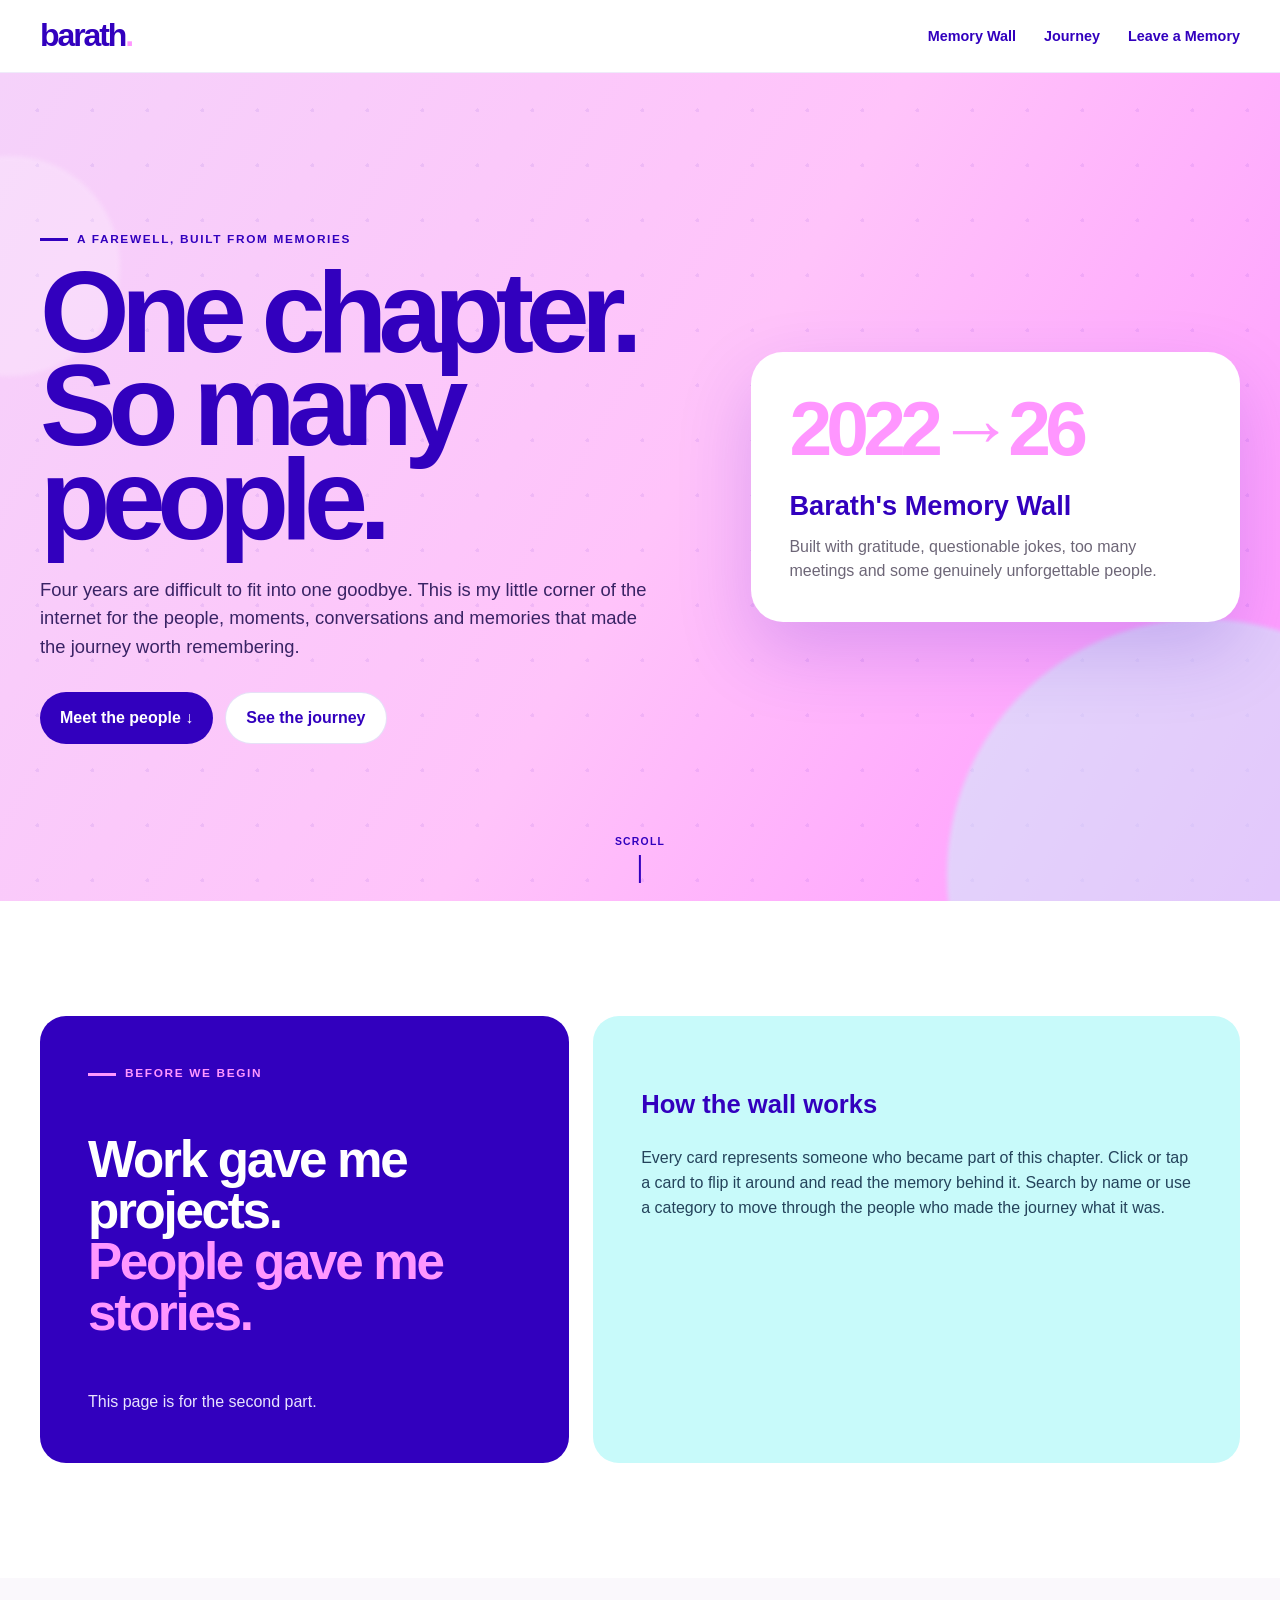
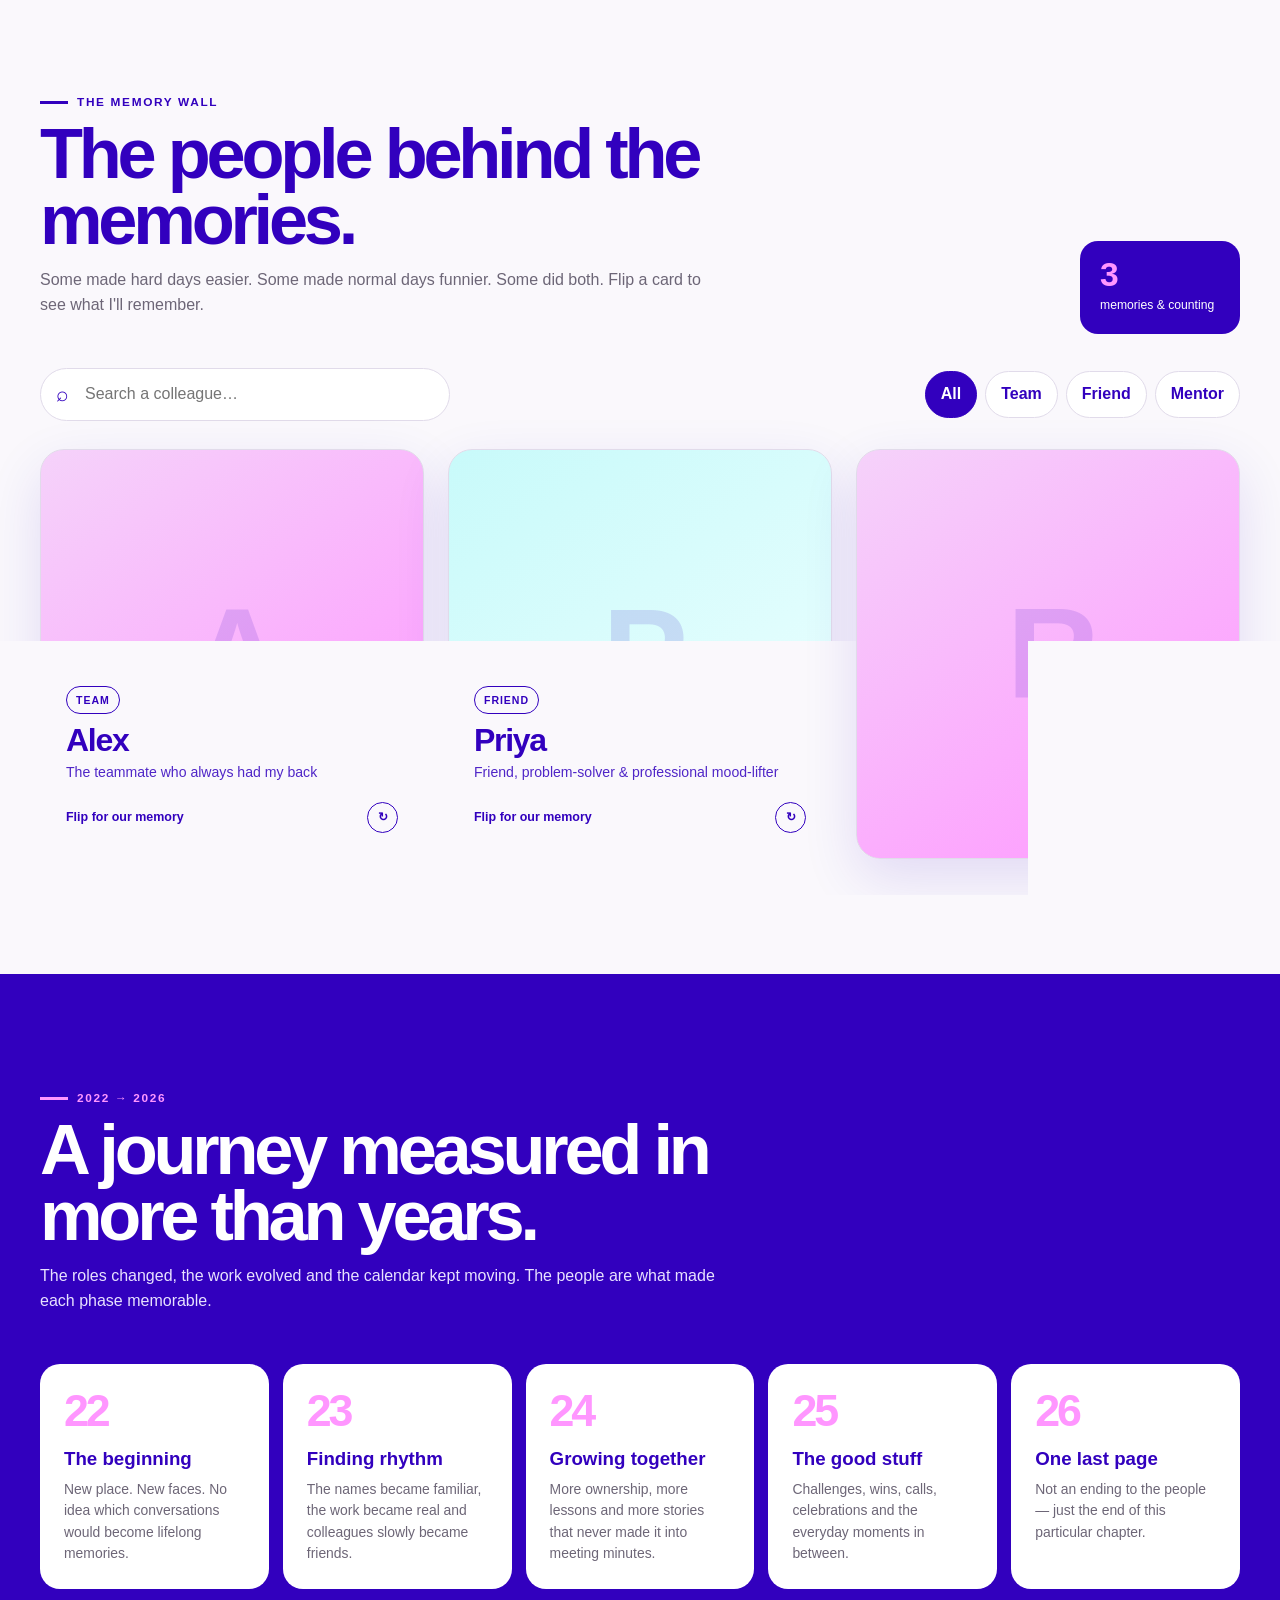
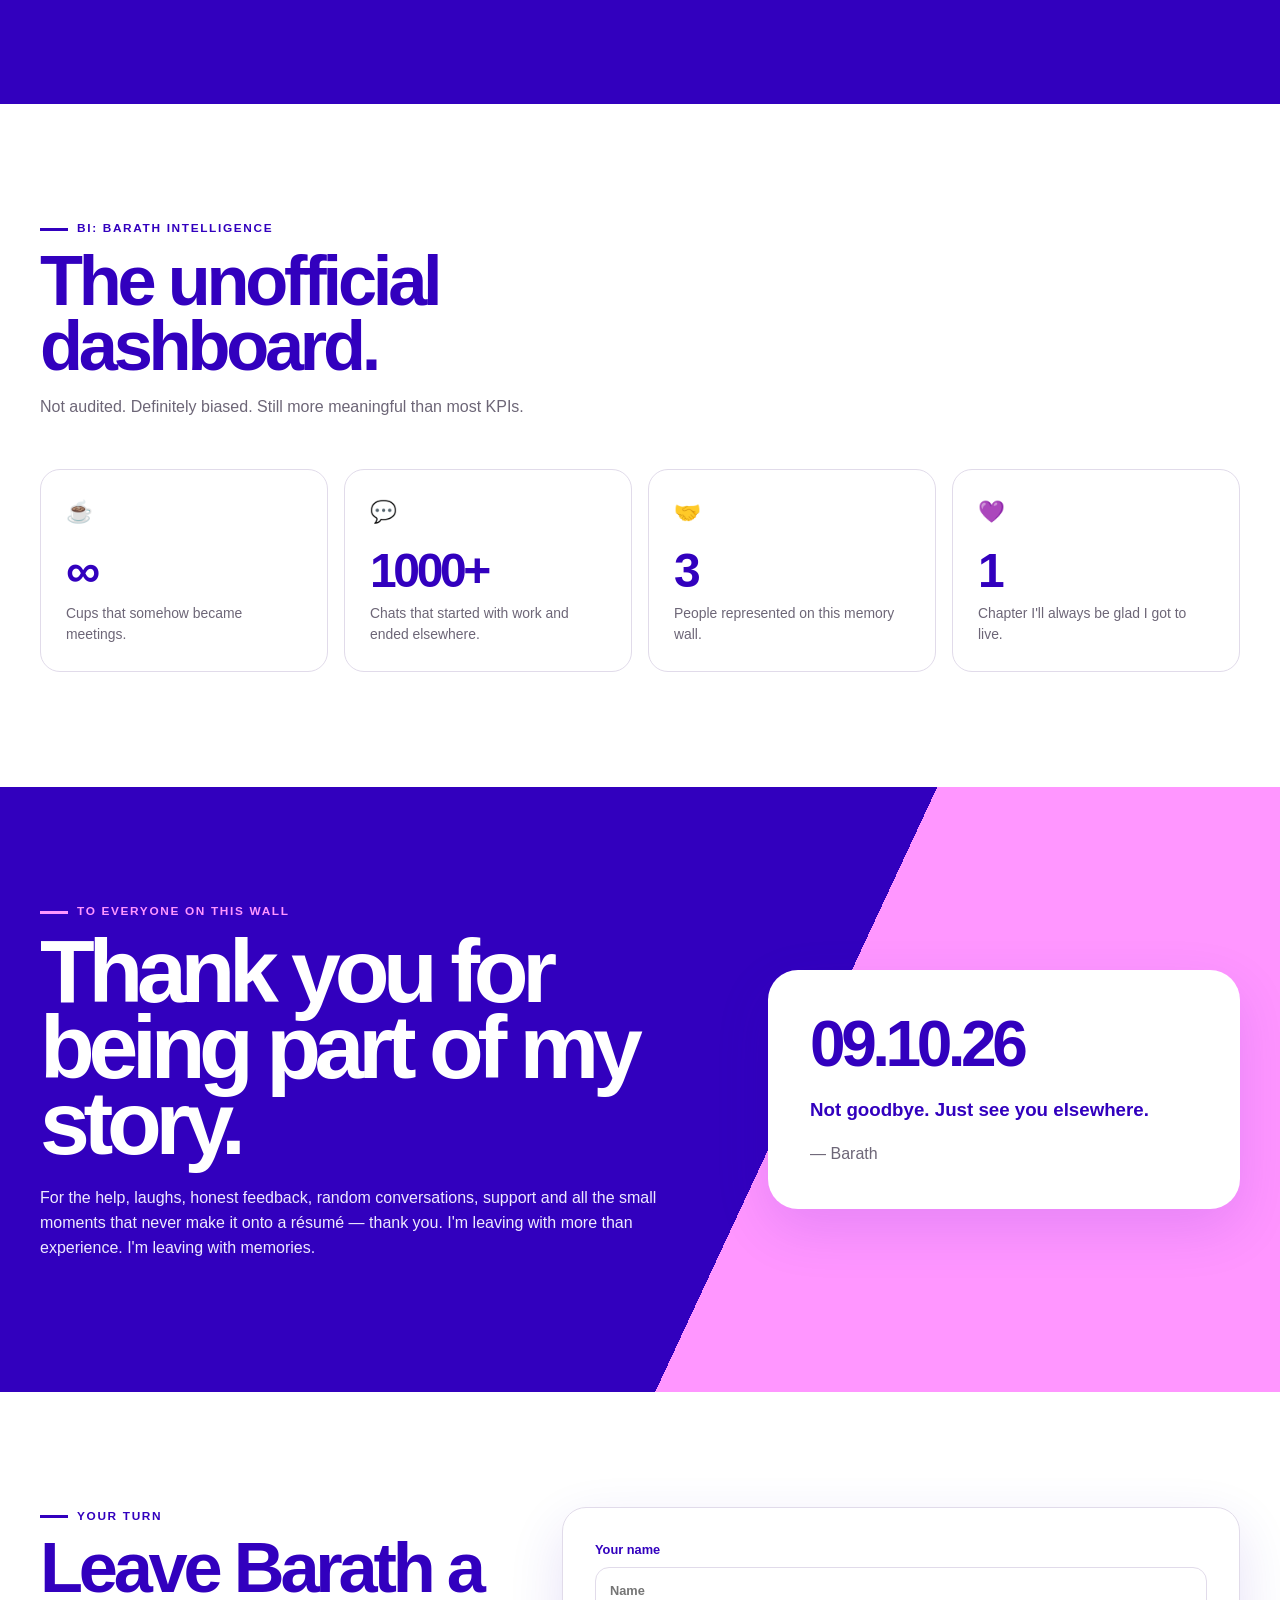
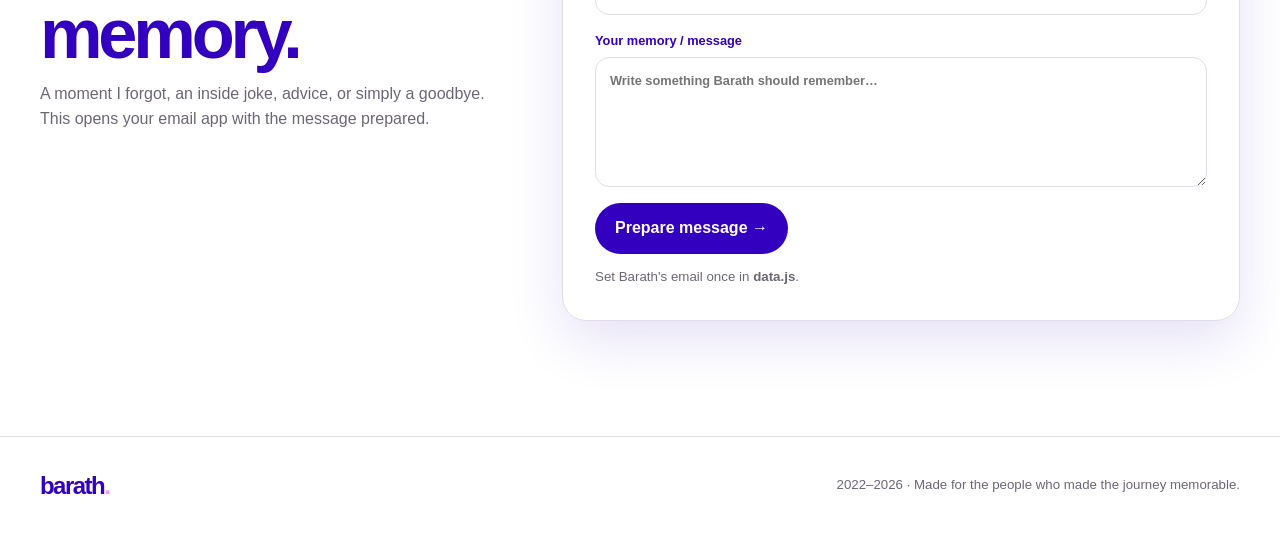
==== commit 0416ee56: "Add files via upload" ====
--- a/index.html
+++ b/index.html
@@ -2,272 +2,20 @@
 <html lang="en">
 <head>
   <meta charset="utf-8">
-  <meta name="viewport" content="width=device-width,initial-scale=1">
+  <meta name="viewport" content="width=device-width, initial-scale=1, viewport-fit=cover">
   <meta name="theme-color" content="#3200BE">
-  <meta name="description" content="Barath's Memory Wall — celebrating the people, moments and memories from 2022 to 2026.">
+  <meta name="description" content="Barath's Memory Wall — celebrating the people and memories from 2022 to 2026.">
   <title>Barath's Memory Wall | 2022–2026</title>
-  <style>
-    :root{
-      --blue:#3200BE;
-      --pink:#FF96FF;
-      --blush:#F5D2FA;
-      --frost:#C8FAFA;
-      --white:#FFFFFF;
-      --ink:#22008B;
-      --text:#251f32;
-      --muted:#686274;
-      --line:#ded8e8;
-      --soft:#f8f6fb;
-      --shadow:0 18px 50px rgba(50,0,190,.12);
-      --radius:24px;
-      --max:1180px;
-    }
-    *{box-sizing:border-box}
-    html{scroll-behavior:smooth}
-    body{
-      margin:0;background:var(--white);color:var(--text);
-      font-family:Arial,Helvetica,sans-serif;line-height:1.55;overflow-x:hidden
-    }
-    button,input,textarea{font:inherit}
-    a{color:inherit}
-    .container{width:min(calc(100% - 36px),var(--max));margin:auto}
-    .nav{
-      position:sticky;top:0;z-index:50;background:rgba(255,255,255,.92);
-      backdrop-filter:blur(14px);border-bottom:1px solid rgba(50,0,190,.09)
-    }
-    .nav-inner{height:74px;display:flex;align-items:center;justify-content:space-between;gap:24px}
-    .wordmark{font-size:2rem;font-weight:700;letter-spacing:-.07em;color:var(--blue);text-decoration:none}
-    .wordmark .dot{color:var(--pink)}
-    .nav-links{display:flex;align-items:center;gap:24px}
-    .nav-links a{text-decoration:none;color:var(--blue);font-size:.9rem;font-weight:700}
-    .nav-links a:hover{text-decoration:underline;text-decoration-color:var(--pink);text-decoration-thickness:3px;text-underline-offset:5px}
-    .hero{
-      position:relative;min-height:calc(100svh - 74px);display:grid;align-items:center;
-      background:linear-gradient(120deg,var(--blush),#ffc7fb 48%,var(--pink));overflow:hidden
-    }
-    .hero:after{
-      content:"";position:absolute;width:520px;height:520px;border-radius:50%;
-      right:-170px;bottom:-230px;background:var(--frost);opacity:.62
-    }
-    .pattern{position:absolute;inset:0;opacity:.08;pointer-events:none;
-      background-image:
-       radial-gradient(circle at 25px 25px, var(--blue) 2px, transparent 2px),
-       radial-gradient(circle at 75px 75px, var(--blue) 2px, transparent 2px);
-      background-size:100px 100px
-    }
-    .hero-grid{position:relative;z-index:1;display:grid;grid-template-columns:1.1fr .9fr;gap:70px;align-items:center;padding:78px 0}
-    .kicker{display:inline-flex;align-items:center;gap:9px;color:var(--blue);font-weight:700;text-transform:uppercase;letter-spacing:.13em;font-size:.75rem}
-    .kicker:before{content:"";width:28px;height:3px;background:var(--blue)}
-    h1,h2,h3,p{margin-top:0}
-    .hero h1{font-size:clamp(4rem,9vw,8.2rem);line-height:.83;letter-spacing:-.075em;color:var(--blue);margin:18px 0 28px}
-    .hero h1 span{display:block}
-    .hero-copy{max-width:650px;font-size:1.12rem;color:#351d65}
-    .hero-actions{display:flex;gap:12px;flex-wrap:wrap;margin-top:30px}
-    .btn{border:0;border-radius:999px;padding:13px 19px;font-weight:700;cursor:pointer;text-decoration:none;display:inline-flex;align-items:center;gap:8px}
-    .btn-primary{background:var(--blue);color:#fff}
-    .btn-primary:hover{box-shadow:0 8px 24px rgba(50,0,190,.25);transform:translateY(-1px)}
-    .btn-secondary{background:#fff;color:var(--blue);border:1px solid rgba(50,0,190,.14)}
-    .hero-card{background:#fff;border-radius:34px;padding:28px;box-shadow:0 28px 70px rgba(50,0,190,.17);transform:rotate(2deg)}
-    .hero-card .year{color:var(--pink);font-size:4.5rem;font-weight:700;letter-spacing:-.08em;line-height:1}
-    .hero-card h3{font-size:1.65rem;color:var(--blue);margin:15px 0 8px}
-    .hero-card p{color:var(--muted);margin-bottom:0}
-    section{padding:105px 0}
-    .soft{background:var(--soft)}
-    .blue-section{background:var(--blue);color:#fff}
-    .section-head{display:flex;justify-content:space-between;align-items:end;gap:30px;margin-bottom:38px}
-    .section-head .copy{max-width:680px}
-    .eyebrow{color:var(--pink);text-transform:uppercase;letter-spacing:.13em;font-size:.73rem;font-weight:700}
-    .on-white .eyebrow{color:var(--blue)}
-    .title{font-size:clamp(2.4rem,5vw,4.5rem);line-height:.95;letter-spacing:-.055em;margin:8px 0 14px;color:var(--blue)}
-    .blue-section .title{color:#fff}
-    .subtitle{color:var(--muted);max-width:680px}
-    .blue-section .subtitle{color:#e7defe}
-    .intro{display:grid;grid-template-columns:.9fr 1.1fr;gap:28px}
-    .statement{background:var(--blue);color:#fff;border-radius:var(--radius);padding:42px}
-    .statement .big{font-size:clamp(2rem,4vw,3.5rem);line-height:1.02;letter-spacing:-.045em;font-weight:700}
-    .statement .big span{color:var(--pink)}
-    .statement p{color:#e9e3ff;margin-bottom:0}
-    .note{background:var(--frost);border-radius:var(--radius);padding:42px;color:#17395c}
-    .note h3{font-size:1.5rem;color:var(--blue)}
-    .tools{display:flex;gap:10px;flex-wrap:wrap;justify-content:flex-end}
-    .search{border:1px solid var(--line);border-radius:999px;padding:12px 17px;min-width:250px;outline:none}
-    .search:focus{border-color:var(--blue);box-shadow:0 0 0 3px rgba(50,0,190,.08)}
-    .filter{border:1px solid var(--line);background:#fff;color:var(--blue);border-radius:999px;padding:11px 15px;font-weight:700;cursor:pointer}
-    .filter.active,.filter:hover{background:var(--blue);color:#fff;border-color:var(--blue)}
-    .cards{display:grid;grid-template-columns:repeat(3,1fr);gap:22px}
-    .memory-card{height:405px;perspective:1200px;cursor:pointer;outline:none}
-    .memory-card[hidden]{display:none}
-    .card-inner{position:relative;width:100%;height:100%;transform-style:preserve-3d;transition:transform .7s cubic-bezier(.2,.75,.2,1)}
-    .memory-card.flipped .card-inner{transform:rotateY(180deg)}
-    .face{position:absolute;inset:0;backface-visibility:hidden;-webkit-backface-visibility:hidden;border-radius:22px;overflow:hidden;border:1px solid var(--line);box-shadow:var(--shadow)}
-    .front{padding:24px;display:flex;flex-direction:column;justify-content:flex-end;background:linear-gradient(145deg,var(--blush),var(--pink));color:var(--blue)}
-    .front.alt{background:linear-gradient(145deg,var(--frost),#e9ffff)}
-    .portrait{position:absolute;inset:0;width:100%;height:100%;object-fit:cover}
-    .photo-overlay{position:absolute;inset:0;background:linear-gradient(transparent 34%,rgba(50,0,190,.18) 55%,rgba(50,0,190,.94))}
-    .initials{position:absolute;inset:0;display:grid;place-items:center;font-size:7rem;font-weight:700;letter-spacing:-.08em;color:rgba(50,0,190,.14)}
-    .front-content{position:relative;z-index:2}
-    .has-photo .front-content{color:#fff}
-    .tag{display:inline-block;border:1px solid currentColor;border-radius:999px;padding:5px 9px;font-size:.68rem;text-transform:uppercase;letter-spacing:.08em;font-weight:700;margin-bottom:10px}
-    .front h3{font-size:2rem;line-height:1;margin-bottom:6px;letter-spacing:-.04em}
-    .role{font-size:.88rem;opacity:.83}
-    .flip-hint{display:flex;justify-content:space-between;align-items:center;margin-top:18px;font-size:.78rem;font-weight:700}
-    .flip-circle{display:grid;place-items:center;width:31px;height:31px;border:1px solid currentColor;border-radius:50%}
-    .back{transform:rotateY(180deg);background:#fff;padding:28px;display:flex;flex-direction:column;border-top:8px solid var(--pink)}
-    .back-label{font-size:.7rem;text-transform:uppercase;letter-spacing:.12em;font-weight:700;color:var(--blue)}
-    .back h3{font-size:1.65rem;color:var(--blue);margin:10px 0 14px}
-    .memory{color:var(--muted);font-size:.93rem;line-height:1.7;overflow:auto;padding-right:5px}
-    .signoff{margin-top:auto;padding-top:16px;color:var(--blue);font-weight:700}
-    .empty{display:none;grid-column:1/-1;text-align:center;border:1px dashed var(--line);border-radius:20px;padding:30px;color:var(--muted)}
-    .timeline{display:grid;grid-template-columns:repeat(5,1fr);gap:14px;margin-top:46px}
-    .milestone{background:#fff;border-radius:20px;padding:24px;color:var(--text);min-height:205px}
-    .milestone .num{font-size:2.7rem;color:var(--pink);font-weight:700;letter-spacing:-.07em}
-    .milestone h3{color:var(--blue);margin:6px 0}
-    .milestone p{color:var(--muted);font-size:.88rem;margin-bottom:0}
-    .stats{display:grid;grid-template-columns:repeat(4,1fr);gap:16px;margin-top:38px}
-    .stat{border:1px solid var(--line);border-radius:20px;padding:25px;background:#fff;min-height:180px}
-    .stat strong{display:block;color:var(--blue);font-size:3rem;letter-spacing:-.07em;line-height:1;margin:18px 0 8px}
-    .stat span{color:var(--muted);font-size:.88rem}
-    .farewell{background:linear-gradient(115deg,var(--blue) 0 58%,var(--pink) 58%);color:#fff}
-    .farewell-grid{display:grid;grid-template-columns:1.2fr .8fr;gap:80px;align-items:center}
-    .farewell h2{font-size:clamp(3rem,7vw,6.5rem);line-height:.87;letter-spacing:-.07em;margin:10px 0 25px}
-    .farewell p{max-width:660px;color:#eee9ff;font-size:1.05rem}
-    .farewell-badge{background:#fff;color:var(--blue);border-radius:32px;padding:38px;box-shadow:var(--shadow)}
-    .farewell-badge .date{font-size:3.2rem;font-weight:700;letter-spacing:-.07em;line-height:1}
-    .farewell-badge p{color:var(--muted);margin:12px 0 0}
-    .leave{display:grid;grid-template-columns:.8fr 1.2fr;gap:45px;align-items:start}
-    .form{border:1px solid var(--line);border-radius:24px;padding:28px;box-shadow:var(--shadow)}
-    .field{display:grid;gap:7px;margin-bottom:16px}
-    label{font-size:.8rem;font-weight:700;color:var(--blue)}
-    input,textarea{width:100%;border:1px solid var(--line);border-radius:14px;padding:13px 14px;outline:none;background:#fff}
-    textarea{min-height:125px;resize:vertical}
-    input:focus,textarea:focus{border-color:var(--blue);box-shadow:0 0 0 3px rgba(50,0,190,.08)}
-    footer{padding:32px 0;border-top:1px solid var(--line);color:var(--muted);font-size:.85rem}
-    .footer-inner{display:flex;justify-content:space-between;gap:20px;align-items:center}
-    .reveal{opacity:0;transform:translateY(22px);transition:.7s ease}
-    .reveal.visible{opacity:1;transform:none}
-    @media(max-width:900px){
-      .nav-links a:not(:last-child){display:none}
-      .hero-grid,.intro,.farewell-grid,.leave{grid-template-columns:1fr}
-      .hero-card{max-width:520px;transform:none}
-      .cards{grid-template-columns:repeat(2,1fr)}
-      .timeline{grid-template-columns:repeat(2,1fr)}
-      .stats{grid-template-columns:repeat(2,1fr)}
-      .section-head{align-items:start;flex-direction:column}
-      .tools{justify-content:flex-start}
-    }
-    @media(max-width:590px){
-      .container{width:min(calc(100% - 24px),var(--max))}
-      .nav-inner{height:66px}.wordmark{font-size:1.7rem}
-      .hero{min-height:auto}.hero-grid{padding:72px 0}.hero h1{font-size:4.5rem}
-      section{padding:76px 0}
-      .cards,.timeline,.stats{grid-template-columns:1fr}
-      .memory-card{height:390px}
-      .search{min-width:100%;width:100%}
-      .tools{width:100%}
-      .farewell{background:var(--blue)}
-      .farewell-badge{border:6px solid var(--pink)}
-      .footer-inner{flex-direction:column;align-items:flex-start}
-    }
-    @media(prefers-reduced-motion:reduce){
-      html{scroll-behavior:auto}*,*:before,*:after{animation:none!important;transition:none!important}
-    }
-
-    /* ===== Enhanced motion + responsiveness ===== */
-    .hero-grid > *{animation:heroRise .85s cubic-bezier(.2,.75,.2,1) both}
-    .hero-grid > :nth-child(2){animation-delay:.13s}
-    @keyframes heroRise{from{opacity:0;transform:translateY(28px)}to{opacity:1;transform:translateY(0)}}
-
-    .hero-card{animation:heroFloat 5.5s ease-in-out infinite}
-    @keyframes heroFloat{0%,100%{transform:rotate(2deg) translateY(0)}50%{transform:rotate(-1deg) translateY(-12px)}}
-
-    .pattern{animation:patternDrift 22s linear infinite}
-    @keyframes patternDrift{to{background-position:100px 100px}}
-
-    .wordmark .dot{display:inline-block;animation:dotPulse 2.8s ease-in-out infinite}
-    @keyframes dotPulse{50%{transform:scale(1.55);opacity:.65}}
-
-    .btn,.filter,.memory-card,.stat,.milestone{transition:transform .25s ease,box-shadow .25s ease,border-color .25s ease,background .25s ease}
-    .btn:active,.filter:active{transform:scale(.97)}
-    .milestone:hover,.stat:hover{transform:translateY(-7px);box-shadow:0 18px 42px rgba(50,0,190,.12)}
-
-    .memory-card:hover{transform:translateY(-7px)}
-    .memory-card:hover .face{box-shadow:0 25px 60px rgba(50,0,190,.18)}
-    .memory-card .flip-circle{transition:transform .45s ease,background .25s ease}
-    .memory-card:hover .flip-circle{transform:rotate(120deg)}
-    .memory-card.flipped .flip-circle{transform:rotate(180deg)}
-
-    .card-enter{animation:cardIn .62s cubic-bezier(.2,.75,.2,1) both}
-    @keyframes cardIn{from{opacity:0;transform:translateY(24px) scale(.97)}to{opacity:1;transform:translateY(0) scale(1)}}
-
-    .farewell-badge{animation:badgeFloat 4.8s ease-in-out infinite}
-    @keyframes badgeFloat{50%{transform:translateY(-9px)}}
-
-    .scroll-progress{position:fixed;z-index:100;top:0;left:0;height:4px;width:0;background:linear-gradient(90deg,var(--blue),var(--pink),var(--frost));pointer-events:none}
-
-    .mobile-menu{display:none;border:0;background:var(--blue);color:#fff;border-radius:999px;width:42px;height:42px;cursor:pointer;font-size:1.2rem}
-    .nav-links.open{display:flex}
-
-    @media(max-width:1050px){
-      .hero-grid{gap:40px}
-      .cards{grid-template-columns:repeat(2,minmax(0,1fr))}
-      .timeline{grid-template-columns:repeat(3,minmax(0,1fr))}
-      .timeline .milestone:last-child{grid-column:auto}
-    }
-    @media(max-width:760px){
-      .mobile-menu{display:grid;place-items:center}
-      .nav-links{
-        display:none;position:absolute;top:66px;left:12px;right:12px;
-        padding:12px;background:#fff;border:1px solid var(--line);border-radius:18px;
-        box-shadow:var(--shadow);flex-direction:column;align-items:stretch;gap:2px
-      }
-      .nav-links.open{display:flex}
-      .nav-links a,.nav-links a:not(:last-child){display:block;padding:12px;border-radius:12px}
-      .nav-links a:hover{background:var(--blush);text-decoration:none}
-      .hero-grid{grid-template-columns:1fr;padding:58px 0}
-      .hero h1{font-size:clamp(3.7rem,17vw,6.2rem)}
-      .hero-copy{font-size:1rem}
-      .hero-card{width:100%;animation:none}
-      .intro,.farewell-grid,.leave{grid-template-columns:1fr}
-      .statement,.note{padding:30px}
-      .section-head{flex-direction:column;align-items:flex-start}
-      .tools{width:100%;justify-content:flex-start}
-      .search{width:100%;min-width:0}
-      .cards{grid-template-columns:repeat(2,minmax(0,1fr));gap:14px}
-      .memory-card{height:370px}
-      .timeline{grid-template-columns:repeat(2,minmax(0,1fr))}
-      .stats{grid-template-columns:repeat(2,minmax(0,1fr))}
-    }
-    @media(max-width:520px){
-      .container{width:min(calc(100% - 22px),var(--max))}
-      .hero h1{font-size:clamp(3.35rem,18vw,5.1rem)}
-      .hero-actions{display:grid;grid-template-columns:1fr}
-      .hero-actions .btn{justify-content:center}
-      .hero-card{padding:23px;border-radius:25px}
-      .hero-card .year{font-size:3.5rem}
-      section{padding:68px 0}
-      .title{font-size:clamp(2.35rem,12vw,3.4rem)}
-      .cards,.timeline,.stats{grid-template-columns:1fr}
-      .memory-card{height:min(420px,112vw)}
-      .front h3{font-size:1.8rem}
-      .filter{flex:1 1 auto}
-      .farewell h2{font-size:clamp(3rem,16vw,4.8rem)}
-      .farewell-badge{animation:none}
-      .form{padding:21px}
-    }
-    @media(max-width:360px){
-      .hero h1{font-size:3.15rem}
-      .wordmark{font-size:1.5rem}
-      .memory-card{height:390px}
-      .statement,.note,.back{padding:22px}
-    }
-
-  </style>
+  <link rel="stylesheet" href="styles.css">
+  <script src="data.js" defer></script>
+  <script src="script.js" defer></script>
 </head>
 <body>
   <div class="scroll-progress" id="scrollProgress" aria-hidden="true"></div>
-  <nav class="nav">
+
+  <nav class="nav" aria-label="Primary navigation">
     <div class="container nav-inner">
-      <a class="wordmark" href="#top" aria-label="Barath memory wall home">barath<span class="dot">.</span></a>
+      <a class="wordmark" href="#top" aria-label="Barath memory wall home">barath<span>.</span></a>
       <button class="mobile-menu" id="menuButton" aria-label="Open navigation" aria-expanded="false">☰</button>
       <div class="nav-links" id="navLinks">
         <a href="#memories">Memory Wall</a>
@@ -280,56 +28,61 @@
   <main id="top">
     <header class="hero">
       <div class="pattern"></div>
+      <div class="blob blob-one"></div><div class="blob blob-two"></div>
       <div class="container hero-grid">
-        <div>
+        <div class="hero-copy-wrap">
           <div class="kicker">A farewell, built from memories</div>
           <h1>One chapter.<span>So many people.</span></h1>
-          <p class="hero-copy">Four years are difficult to fit into one goodbye. So this is my little corner of the internet for the people, moments, conversations and memories that made the journey worth remembering.</p>
+          <p class="hero-copy">Four years are difficult to fit into one goodbye. This is my little corner of the internet for the people, moments, conversations and memories that made the journey worth remembering.</p>
           <div class="hero-actions">
-            <a class="btn btn-primary" href="#memories">Meet the people ↘</a>
+            <a class="btn btn-primary" href="#memories">Meet the people ↓</a>
             <a class="btn btn-secondary" href="#journey">See the journey</a>
           </div>
         </div>
-        <aside class="hero-card" aria-label="Farewell date">
-          <div class="year">2022→26</div>
-          <h3>Barath's Memory Wall</h3>
+        <aside class="hero-card">
+          <div class="hero-year">2022→26</div>
+          <h2>Barath's Memory Wall</h2>
           <p>Built with gratitude, questionable jokes, too many meetings and some genuinely unforgettable people.</p>
         </aside>
       </div>
+      <a class="scroll-cue" href="#intro" aria-label="Scroll to introduction"><span>Scroll</span><i></i></a>
     </header>
 
-    <section>
+    <section id="intro">
       <div class="container intro reveal">
         <div class="statement">
-          <div class="eyebrow">Before we begin</div>
+          <div class="eyebrow light">Before we begin</div>
           <p class="big">Work gave me projects.<br><span>People gave me stories.</span></p>
           <p>This page is for the second part.</p>
         </div>
         <div class="note">
-          <h3>How the wall works</h3>
-          <p>Every card represents someone who became part of this chapter. Click or tap a card to flip it around and read the memory behind it. Search by name, or use the filters to move through the people who made the journey what it was.</p>
+          <h2>How the wall works</h2>
+          <p>Every card represents someone who became part of this chapter. Click or tap a card to flip it around and read the memory behind it. Search by name or use a category to move through the people who made the journey what it was.</p>
         </div>
       </div>
     </section>
 
     <section id="memories" class="soft">
       <div class="container">
-        <div class="section-head on-white reveal">
+        <div class="section-head reveal">
           <div class="copy">
             <div class="eyebrow">The Memory Wall</div>
             <h2 class="title">The people behind the memories.</h2>
-            <p class="subtitle">Some made the hard days easier. Some made the normal days funnier. Some did both. Flip a card to see what I’ll remember.</p>
+            <p class="subtitle">Some made hard days easier. Some made normal days funnier. Some did both. Flip a card to see what I'll remember.</p>
           </div>
-          <div class="tools">
-            <input id="search" class="search" type="search" placeholder="Search a colleague…" aria-label="Search colleagues">
-            <button class="filter active" data-filter="all">All</button>
-            <button class="filter" data-filter="team">Team</button>
-            <button class="filter" data-filter="friend">Friends</button>
-            <button class="filter" data-filter="mentor">Mentors</button>
-          </div>
+          <div class="count-card"><strong id="peopleCount">0</strong><span>memories & counting</span></div>
         </div>
+
+        <div class="toolbar reveal">
+          <label class="search-wrap">
+            <span aria-hidden="true">⌕</span>
+            <input id="search" type="search" placeholder="Search a colleague…" aria-label="Search colleagues">
+          </label>
+          <div class="filters" id="filters" aria-label="Memory categories"></div>
+        </div>
+
         <div id="cards" class="cards" aria-live="polite"></div>
-        <div id="empty" class="empty">No memories found for that search.</div>
+        <div id="empty" class="empty">No memories found. Try another name or category.</div>
       </div>
     </section>
 
@@ -337,276 +90,55 @@
       <div class="container">
         <div class="section-head reveal">
           <div class="copy">
-            <div class="eyebrow">2022 → 2026</div>
-            <h2 class="title">A journey measured in more than years.</h2>
-            <p class="subtitle">The roles changed, the work evolved and the calendar kept moving. The people are what made each phase memorable.</p>
+            <div class="eyebrow light">2022 → 2026</div>
+            <h2 class="title white">A journey measured in more than years.</h2>
+            <p class="subtitle pale">The roles changed, the work evolved and the calendar kept moving. The people are what made each phase memorable.</p>
           </div>
         </div>
         <div class="timeline reveal">
-          <article class="milestone"><div class="num">22</div><h3>The beginning</h3><p>New place. New faces. Absolutely no idea which conversations would become lifelong memories.</p></article>
-          <article class="milestone"><div class="num">23</div><h3>Finding rhythm</h3><p>The names became familiar, the work became real and colleagues slowly became friends.</p></article>
-          <article class="milestone"><div class="num">24</div><h3>Growing together</h3><p>More ownership, more lessons and more stories that never made it into meeting minutes.</p></article>
-          <article class="milestone"><div class="num">25</div><h3>The good stuff</h3><p>Challenges, wins, coffee breaks, calls, celebrations and the everyday moments in between.</p></article>
-          <article class="milestone"><div class="num">26</div><h3>One last page</h3><p>Not an ending to the people — just the end of this particular chapter.</p></article>
+          <article><b>22</b><h3>The beginning</h3><p>New place. New faces. No idea which conversations would become lifelong memories.</p></article>
+          <article><b>23</b><h3>Finding rhythm</h3><p>The names became familiar, the work became real and colleagues slowly became friends.</p></article>
+          <article><b>24</b><h3>Growing together</h3><p>More ownership, more lessons and more stories that never made it into meeting minutes.</p></article>
+          <article><b>25</b><h3>The good stuff</h3><p>Challenges, wins, calls, celebrations and the everyday moments in between.</p></article>
+          <article><b>26</b><h3>One last page</h3><p>Not an ending to the people — just the end of this particular chapter.</p></article>
         </div>
       </div>
     </section>
 
     <section>
       <div class="container">
-        <div class="section-head on-white reveal">
-          <div class="copy">
-            <div class="eyebrow">BI: Barath Intelligence</div>
-            <h2 class="title">The unofficial dashboard.</h2>
-            <p class="subtitle">Not audited. Definitely biased. Still more meaningful than most KPIs.</p>
-          </div>
+        <div class="section-head reveal">
+          <div class="copy"><div class="eyebrow">BI: Barath Intelligence</div><h2 class="title">The unofficial dashboard.</h2><p class="subtitle">Not audited. Definitely biased. Still more meaningful than most KPIs.</p></div>
         </div>
         <div class="stats reveal">
-          <article class="stat"><div>☕</div><strong>∞</strong><span>Cups of coffee / tea that somehow became meetings.</span></article>
-          <article class="stat"><div>💬</div><strong>1000+</strong><span>Chats that started with work and ended somewhere completely different.</span></article>
-          <article class="stat"><div>🤝</div><strong>Many</strong><span>People who made work feel less like just work.</span></article>
-          <article class="stat"><div>💜</div><strong>1</strong><span>Chapter I’ll always be glad I got to live.</span></article>
+          <article><span>☕</span><strong>∞</strong><p>Cups that somehow became meetings.</p></article>
+          <article><span>💬</span><strong>1000+</strong><p>Chats that started with work and ended elsewhere.</p></article>
+          <article><span>🤝</span><strong id="statPeople">0</strong><p>People represented on this memory wall.</p></article>
+          <article><span>💜</span><strong>1</strong><p>Chapter I'll always be glad I got to live.</p></article>
         </div>
       </div>
     </section>
 
     <section class="farewell">
       <div class="container farewell-grid reveal">
-        <div>
-          <div class="eyebrow">To everyone on this wall</div>
-          <h2>Thank you for being part of my story.</h2>
-          <p>For the help, the laughs, the honest feedback, the random conversations, the support and all the small moments that never make it onto a résumé — thank you. I’m leaving with more than experience. I’m leaving with memories.</p>
-        </div>
-        <div class="farewell-badge">
-          <div class="date">09.10.26</div>
-          <h3>Not goodbye. Just see you elsewhere.</h3>
-          <p>— Barath</p>
-        </div>
+        <div><div class="eyebrow light">To everyone on this wall</div><h2>Thank you for being part of my story.</h2><p>For the help, laughs, honest feedback, random conversations, support and all the small moments that never make it onto a résumé — thank you. I'm leaving with more than experience. I'm leaving with memories.</p></div>
+        <div class="farewell-badge"><div class="date">09.10.26</div><h3>Not goodbye. Just see you elsewhere.</h3><p>— Barath</p></div>
       </div>
     </section>
 
     <section id="leave">
       <div class="container leave reveal">
-        <div class="on-white">
-          <div class="eyebrow">Your turn</div>
-          <h2 class="title">Leave Barath a memory.</h2>
-          <p class="subtitle">A moment I forgot, an inside joke, a piece of advice, or simply a goodbye. This form opens your email app with the message prepared.</p>
-        </div>
+        <div><div class="eyebrow">Your turn</div><h2 class="title">Leave Barath a memory.</h2><p class="subtitle">A moment I forgot, an inside joke, advice, or simply a goodbye. This opens your email app with the message prepared.</p></div>
         <form id="memoryForm" class="form">
-          <div class="field"><label for="fromName">Your name</label><input id="fromName" required placeholder="Name"></div>
-          <div class="field"><label for="message">Your memory / message</label><textarea id="message" required placeholder="Write something Barath should remember…"></textarea></div>
+          <label>Your name<input id="fromName" required placeholder="Name"></label>
+          <label>Your memory / message<textarea id="message" required placeholder="Write something Barath should remember…"></textarea></label>
           <button class="btn btn-primary" type="submit">Prepare message →</button>
-          <p style="font-size:.76rem;color:var(--muted);margin:14px 0 0">Before publishing, replace <strong>YOUR_EMAIL@example.com</strong> in the script with Barath's preferred email address.</p>
+          <small>Set Barath's email once in <strong>data.js</strong>.</small>
         </form>
       </div>
     </section>
   </main>
 
-  <footer>
-    <div class="container footer-inner">
-      <strong class="wordmark" style="font-size:1.45rem">barath<span class="dot">.</span></strong>
-      <span>2022–2026 · Made for the people who made the journey memorable.</span>
-    </div>
-  </footer>
-
-  <script>
-    /*
-      ============================================================
-      EDIT COLLEAGUES HERE
-      ============================================================
-      photo:
-        - Put images in a folder called "images"
-        - Example: photo: "images/alex.jpg"
-        - Leave photo: "" to use the initials-based branded card.
-      category: "team", "friend", or "mentor"
-    */
-    const people = [
-      {
-        name: "Alex",
-        role: "The teammate who always had my back",
-        category: "team",
-        photo: "",
-        memory: "Replace this with your real memory with Alex. Write it like you would actually say it to them — a specific moment, an inside joke, something they taught you, or the reason you will remember working together."
-      },
-      {
-        name: "Priya",
-        role: "Friend, problem-solver & professional mood-lifter",
-        category: "friend",
-        photo: "",
-        memory: "Replace this with your memory with Priya. Specific stories feel much more personal than generic farewell messages, so mention the moment that instantly comes to mind when you think of her."
-      },
-      {
-        name: "Rahul",
-        role: "The calm voice during chaotic days",
-        category: "mentor",
-        photo: "",
-        memory: "Replace this with your memory with Rahul. You can mention advice, support, a difficult situation you solved together, or something small that stayed with you."
-      },
-      {
-        name: "Meera",
-        role: "Made ordinary workdays much less ordinary",
-        category: "friend",
-        photo: "",
-        memory: "Replace this with your memory with Meera. This side of the card can hold a fairly detailed note, so don't be afraid to make it personal."
-      },
-      {
-        name: "Karthik",
-        role: "Teammate, collaborator & deadline survivor",
-        category: "team",
-        photo: "",
-        memory: "Replace this with your memory with Karthik — perhaps a project, a late call, a win, a running joke or the thing you appreciated most about working together."
-      },
-      {
-        name: "Ananya",
-        role: "One of the people who made the journey better",
-        category: "team",
-        photo: "",
-        memory: "Replace this with your memory with Ananya. End it with something you genuinely want them to take away from your farewell."
-      }
-    ];
-
-    const cards = document.getElementById("cards");
-    const empty = document.getElementById("empty");
-    const search = document.getElementById("search");
-    const filters = [...document.querySelectorAll(".filter")];
-    let activeFilter = "all";
-
-    function initials(name){
-      return name.trim().split(/\s+/).slice(0,2).map(x => x[0]).join("").toUpperCase();
-    }
-
-    function escapeHTML(value){
-      return String(value).replace(/[&<>"']/g, c => ({
-        "&":"&amp;","<":"&lt;",">":"&gt;",'"':"&quot;","'":"&#039;"
-      })[c]);
-    }
-
-    function render(){
-      const term = search.value.trim().toLowerCase();
-      const visible = people.filter(p => {
-        const categoryMatch = activeFilter === "all" || p.category === activeFilter;
-        const textMatch = `${p.name} ${p.role} ${p.memory}`.toLowerCase().includes(term);
-        return categoryMatch && textMatch;
-      });
-
-      cards.innerHTML = visible.map((p,i) => {
-        const photo = p.photo
-          ? `<img class="portrait" src="${escapeHTML(p.photo)}" alt="${escapeHTML(p.name)}"><div class="photo-overlay"></div>`
-          : `<div class="initials">${escapeHTML(initials(p.name))}</div>`;
-        return `
-          <article class="memory-card card-enter ${p.photo ? "has-photo" : ""}" style="animation-delay:${Math.min(i * 70, 420)}ms" tabindex="0"
-                   role="button" aria-label="Flip ${escapeHTML(p.name)}'s memory card" aria-pressed="false">
-            <div class="card-inner">
-              <div class="face front ${i % 2 ? "alt" : ""}">
-                ${photo}
-                <div class="front-content">
-                  <span class="tag">${escapeHTML(p.category)}</span>
-                  <h3>${escapeHTML(p.name)}</h3>
-                  <div class="role">${escapeHTML(p.role)}</div>
-                  <div class="flip-hint"><span>Flip for our memory</span><span class="flip-circle">↻</span></div>
-                </div>
-              </div>
-              <div class="face back">
-                <div class="back-label">A memory worth keeping</div>
-                <h3>${escapeHTML(p.name)}</h3>
-                <p class="memory">${escapeHTML(p.memory)}</p>
-                <div class="signoff">— Barath.</div>
-              </div>
-            </div>
-          </article>`;
-      }).join("");
-
-      empty.style.display = visible.length ? "none" : "block";
-      bindCards();
-      observeReveals();
-    }
-
-    function bindCards(){
-      document.querySelectorAll(".memory-card").forEach(card => {
-        const flip = () => {
-          card.classList.toggle("flipped");
-          card.setAttribute("aria-pressed", card.classList.contains("flipped") ? "true" : "false");
-        };
-        card.addEventListener("click", flip);
-        card.addEventListener("keydown", e => {
-          if(e.key === "Enter" || e.key === " "){ e.preventDefault(); flip(); }
-        });
-      });
-    }
-
-    filters.forEach(btn => btn.addEventListener("click", () => {
-      filters.forEach(x => x.classList.remove("active"));
-      btn.classList.add("active");
-      activeFilter = btn.dataset.filter;
-      render();
-    }));
-    search.addEventListener("input", render);
-
-    let observer;
-    function observeReveals(){
-      if(observer) observer.disconnect();
-      observer = new IntersectionObserver(entries => {
-        entries.forEach(entry => {
-          if(entry.isIntersecting){
-            entry.target.classList.add("visible");
-            observer.unobserve(entry.target);
-          }
-        });
-      }, {threshold:.08});
-      document.querySelectorAll(".reveal:not(.visible)").forEach(el => observer.observe(el));
-    }
-
-    document.getElementById("memoryForm").addEventListener("submit", e => {
-      e.preventDefault();
-      const name = document.getElementById("fromName").value.trim();
-      const msg = document.getElementById("message").value.trim();
-      const email = "YOUR_EMAIL@example.com"; // <-- REPLACE THIS
-      const subject = encodeURIComponent(`A farewell memory from ${name}`);
-      const body = encodeURIComponent(`Hi Barath,\n\n${msg}\n\n— ${name}`);
-      window.location.href = `mailto:${email}?subject=${subject}&body=${body}`;
-    });
-
-
-    // Scroll progress
-    const progress = document.getElementById("scrollProgress");
-    const updateProgress = () => {
-      const max = document.documentElement.scrollHeight - window.innerHeight;
-      progress.style.width = (max > 0 ? (window.scrollY / max) * 100 : 0) + "%";
-    };
-    window.addEventListener("scroll", updateProgress, {passive:true});
-    window.addEventListener("resize", updateProgress);
-    updateProgress();
-
-    // Compact mobile navigation
-    const menuButton = document.getElementById("menuButton");
-    const navLinks = document.getElementById("navLinks");
-    menuButton.addEventListener("click", () => {
-      const open = navLinks.classList.toggle("open");
-      menuButton.setAttribute("aria-expanded", String(open));
-      menuButton.textContent = open ? "×" : "☰";
-    });
-    navLinks.querySelectorAll("a").forEach(a => a.addEventListener("click", () => {
-      navLinks.classList.remove("open");
-      menuButton.setAttribute("aria-expanded", "false");
-      menuButton.textContent = "☰";
-    }));
-
-    // Gentle pointer parallax for the hero card on capable desktop devices.
-    const heroCard = document.querySelector(".hero-card");
-    if (window.matchMedia("(hover:hover) and (pointer:fine)").matches) {
-      document.querySelector(".hero").addEventListener("pointermove", e => {
-        const x = (e.clientX / window.innerWidth - .5) * 8;
-        const y = (e.clientY / window.innerHeight - .5) * -8;
-        heroCard.style.transform = `perspective(900px) rotateY(${x}deg) rotateX(${y}deg) translateY(-4px)`;
-      });
-      document.querySelector(".hero").addEventListener("pointerleave", () => {
-        heroCard.style.transform = "";
-      });
-    }
-
-
-    render();
-    observeReveals();
-  </script>
+  <footer><div class="container footer-inner"><strong class="wordmark small">barath<span>.</span></strong><span>2022–2026 · Made for the people who made the journey memorable.</span></div></footer>
 </body>
 </html>
--- a/styles.css
+++ b/styles.css
@@ -0,0 +1,17 @@
+@font-face{font-family:"Likewize Sans";src:url("fonts/Likewize-Regular.otf") format("opentype");font-weight:400;font-style:normal;font-display:swap}
+@font-face{font-family:"Likewize Sans";src:url("fonts/Likewize-Bold.otf") format("opentype");font-weight:700;font-style:normal;font-display:swap}
+:root{--blue:#3200BE;--pink:#FF96FF;--blush:#F5D2FA;--frost:#C8FAFA;--white:#fff;--text:#251f32;--muted:#6d6677;--line:#e1dbea;--soft:#faf8fc;--shadow:0 20px 55px rgba(50,0,190,.12);--max:1200px}
+*{box-sizing:border-box}html{scroll-behavior:smooth;scroll-padding-top:80px}body{margin:0;color:var(--text);background:#fff;font-family:"Likewize Sans",Arial,sans-serif;line-height:1.55;overflow-x:hidden}button,input,textarea{font:inherit}a{color:inherit}.container{width:min(calc(100% - clamp(24px,5vw,64px)),var(--max));margin:auto}.scroll-progress{position:fixed;z-index:1000;left:0;top:0;height:4px;width:0;background:linear-gradient(90deg,var(--blue),var(--pink),var(--frost))}
+.nav{position:sticky;top:0;z-index:100;background:rgba(255,255,255,.9);backdrop-filter:blur(16px);border-bottom:1px solid rgba(50,0,190,.08)}.nav-inner{min-height:72px;display:flex;align-items:center;justify-content:space-between;gap:20px}.wordmark{font-size:2rem;font-weight:700;letter-spacing:-.065em;color:var(--blue);text-decoration:none}.wordmark span{color:var(--pink)}.wordmark.small{font-size:1.5rem}.nav-links{display:flex;gap:28px;align-items:center}.nav-links a{text-decoration:none;color:var(--blue);font-size:.9rem;font-weight:700}.nav-links a:hover{text-decoration:underline 3px var(--pink);text-underline-offset:6px}.mobile-menu{display:none;border:0;width:42px;height:42px;border-radius:50%;background:var(--blue);color:#fff;font-size:1.15rem}
+.hero{position:relative;min-height:calc(100svh - 72px);display:grid;align-items:center;background:linear-gradient(120deg,var(--blush),#ffc3fa 52%,var(--pink));overflow:hidden}.pattern{position:absolute;inset:-100px;opacity:.07;background-image:radial-gradient(circle,var(--blue) 2px,transparent 2px);background-size:55px 55px;animation:drift 24s linear infinite}.blob{position:absolute;border-radius:50%;filter:blur(2px);opacity:.5}.blob-one{width:40vw;height:40vw;max-width:600px;max-height:600px;right:-14vw;bottom:-18vw;background:var(--frost);animation:blob 9s ease-in-out infinite}.blob-two{width:220px;height:220px;left:-100px;top:10%;background:#fff;opacity:.25;animation:blob 7s ease-in-out infinite reverse}.hero-grid{position:relative;z-index:2;display:grid;grid-template-columns:minmax(0,1.12fr) minmax(300px,.88fr);gap:clamp(34px,7vw,90px);align-items:center;padding:clamp(70px,10vw,130px) 0}.hero-copy-wrap{animation:rise .8s both}.kicker,.eyebrow{color:var(--blue);font-size:.74rem;font-weight:700;text-transform:uppercase;letter-spacing:.14em}.kicker:before,.eyebrow:before{content:"";display:inline-block;width:28px;height:3px;background:currentColor;margin-right:9px;vertical-align:middle}.light{color:var(--pink)}.hero h1{font-size:clamp(4.3rem,9vw,8.4rem);line-height:.81;letter-spacing:-.075em;color:var(--blue);margin:18px 0 30px}.hero h1 span{display:block}.hero-copy{max-width:650px;color:#392365;font-size:clamp(1rem,1.5vw,1.15rem)}.hero-actions{display:flex;gap:12px;flex-wrap:wrap;margin-top:30px}.btn{display:inline-flex;align-items:center;justify-content:center;border:0;border-radius:999px;padding:13px 20px;text-decoration:none;font-weight:700;cursor:pointer;transition:.25s}.btn-primary{background:var(--blue);color:#fff}.btn-secondary{background:#fff;color:var(--blue);border:1px solid rgba(50,0,190,.12)}.btn:hover{transform:translateY(-2px);box-shadow:0 10px 26px rgba(50,0,190,.18)}.hero-card{background:#fff;border-radius:32px;padding:clamp(24px,4vw,38px);box-shadow:0 30px 75px rgba(50,0,190,.17);animation:float 5.5s ease-in-out infinite}.hero-year{font-size:clamp(3.3rem,6vw,5rem);line-height:1;color:var(--pink);font-weight:700;letter-spacing:-.075em}.hero-card h2{color:var(--blue);font-size:1.7rem;margin:18px 0 8px}.hero-card p{color:var(--muted);margin:0}.scroll-cue{position:absolute;z-index:3;bottom:18px;left:50%;transform:translateX(-50%);display:grid;justify-items:center;gap:5px;text-decoration:none;color:var(--blue);font-size:.65rem;font-weight:700;text-transform:uppercase;letter-spacing:.12em}.scroll-cue i{display:block;width:2px;height:28px;background:var(--blue);animation:scrollCue 1.6s infinite}
+section{padding:clamp(70px,9vw,120px) 0}.soft{background:var(--soft)}.intro{display:grid;grid-template-columns:minmax(0,.9fr) minmax(0,1.1fr);gap:24px}.statement,.note{border-radius:26px;padding:clamp(28px,5vw,48px)}.statement{background:var(--blue);color:#fff}.statement .big{font-size:clamp(2rem,4vw,3.6rem);line-height:1;letter-spacing:-.045em;font-weight:700}.statement .big span{color:var(--pink)}.statement>p:last-child{color:#e9e3ff;margin-bottom:0}.note{background:var(--frost);color:#24435b}.note h2{color:var(--blue);font-size:1.6rem}.note p{margin-bottom:0}.section-head{display:flex;justify-content:space-between;align-items:end;gap:28px;margin-bottom:34px}.copy{max-width:730px}.title{font-size:clamp(2.6rem,5.5vw,4.8rem);line-height:.93;letter-spacing:-.06em;color:var(--blue);margin:10px 0 15px}.subtitle{color:var(--muted);max-width:680px}.white{color:#fff}.pale{color:#e8e1ff}.count-card{min-width:160px;background:var(--blue);color:#fff;padding:17px 20px;border-radius:18px}.count-card strong{display:block;color:var(--pink);font-size:2.1rem;line-height:1}.count-card span{font-size:.76rem}.toolbar{display:flex;align-items:center;gap:12px;justify-content:space-between;margin-bottom:28px;flex-wrap:wrap}.search-wrap{position:relative;flex:1;min-width:min(100%,280px);max-width:410px}.search-wrap span{position:absolute;left:16px;top:50%;transform:translateY(-50%);color:var(--blue);font-size:1.3rem}.search-wrap input{width:100%;padding:13px 16px 13px 44px;border:1px solid var(--line);border-radius:999px;outline:none;background:#fff}.search-wrap input:focus{border-color:var(--blue);box-shadow:0 0 0 4px rgba(50,0,190,.07)}.filters{display:flex;gap:8px;flex-wrap:wrap}.filter{border:1px solid var(--line);background:#fff;color:var(--blue);border-radius:999px;padding:10px 15px;font-weight:700;cursor:pointer}.filter.active,.filter:hover{background:var(--blue);border-color:var(--blue);color:#fff}
+.cards{display:grid;grid-template-columns:repeat(3,minmax(0,1fr));gap:clamp(14px,2vw,24px)}.memory-card{height:410px;perspective:1300px;cursor:pointer;outline:none;animation:cardIn .6s both}.card-inner{position:relative;width:100%;height:100%;transform-style:preserve-3d;transition:transform .72s cubic-bezier(.2,.75,.2,1)}.memory-card.flipped .card-inner{transform:rotateY(180deg)}.face{position:absolute;inset:0;overflow:hidden;border:1px solid var(--line);border-radius:24px;backface-visibility:hidden;-webkit-backface-visibility:hidden;box-shadow:var(--shadow)}.front{display:flex;align-items:flex-end;padding:25px;background:linear-gradient(145deg,var(--blush),var(--pink));color:var(--blue)}.front.alt{background:linear-gradient(145deg,var(--frost),#efffff)}.portrait{position:absolute;inset:0;width:100%;height:100%;object-fit:cover;transition:transform .55s}.photo-overlay{position:absolute;inset:0;background:linear-gradient(transparent 32%,rgba(50,0,190,.2) 58%,rgba(50,0,190,.94))}.initials{position:absolute;inset:0;display:grid;place-items:center;font-size:clamp(5rem,10vw,8rem);font-weight:700;color:rgba(50,0,190,.13);letter-spacing:-.08em}.front-content{position:relative;z-index:2;width:100%}.has-photo .front-content{color:#fff}.tag{display:inline-block;border:1px solid currentColor;border-radius:999px;padding:5px 9px;font-size:.66rem;text-transform:uppercase;letter-spacing:.09em;font-weight:700;margin-bottom:10px}.front h3{font-size:2rem;line-height:1;margin:0 0 6px;letter-spacing:-.04em}.role{font-size:.88rem;opacity:.85}.flip-hint{display:flex;align-items:center;justify-content:space-between;margin-top:18px;font-size:.78rem;font-weight:700}.flip-circle{display:grid;place-items:center;width:31px;height:31px;border:1px solid currentColor;border-radius:50%;transition:transform .4s}.memory-card:hover{transform:translateY(-6px)}.memory-card:hover .portrait{transform:scale(1.04)}.memory-card:hover .flip-circle{transform:rotate(120deg)}.back{transform:rotateY(180deg);display:flex;flex-direction:column;background:#fff;padding:28px;border-top:8px solid var(--pink)}.back-label{color:var(--blue);font-size:.68rem;font-weight:700;text-transform:uppercase;letter-spacing:.12em}.back h3{font-size:1.7rem;color:var(--blue);margin:10px 0 14px}.memory{white-space:pre-line;color:var(--muted);font-size:.93rem;line-height:1.72;overflow:auto;padding-right:5px}.signoff{margin-top:auto;padding-top:16px;color:var(--blue);font-weight:700}.empty{display:none;text-align:center;padding:35px;border:1px dashed var(--line);border-radius:22px;color:var(--muted)}
+.blue-section{background:var(--blue);color:#fff}.timeline{display:grid;grid-template-columns:repeat(5,minmax(0,1fr));gap:14px}.timeline article{background:#fff;color:var(--text);padding:24px;border-radius:20px;transition:.25s}.timeline article:hover{transform:translateY(-6px)}.timeline b{font-size:2.8rem;line-height:1;color:var(--pink);letter-spacing:-.07em}.timeline h3{color:var(--blue);margin:10px 0 6px}.timeline p{color:var(--muted);font-size:.87rem;margin:0}.stats{display:grid;grid-template-columns:repeat(4,minmax(0,1fr));gap:16px}.stats article{border:1px solid var(--line);border-radius:20px;padding:25px;min-height:180px;transition:.25s}.stats article:hover{transform:translateY(-6px);box-shadow:var(--shadow)}.stats article>span{font-size:1.35rem}.stats strong{display:block;color:var(--blue);font-size:3rem;line-height:1;letter-spacing:-.07em;margin:18px 0 8px}.stats p{color:var(--muted);font-size:.87rem;margin:0}.farewell{background:linear-gradient(115deg,var(--blue) 0 60%,var(--pink) 60%);color:#fff}.farewell-grid{display:grid;grid-template-columns:minmax(0,1.15fr) minmax(280px,.85fr);gap:clamp(40px,7vw,90px);align-items:center}.farewell h2{font-size:clamp(3.2rem,7vw,6.8rem);line-height:.85;letter-spacing:-.07em;margin:12px 0 25px}.farewell>p,.farewell-grid>div:first-child>p{color:#eee9ff}.farewell-badge{background:#fff;color:var(--blue);border-radius:30px;padding:clamp(28px,4vw,42px);box-shadow:var(--shadow);animation:float 5s ease-in-out infinite}.farewell-badge .date{font-size:clamp(2.8rem,5vw,4rem);font-weight:700;line-height:1;letter-spacing:-.07em}.farewell-badge p{color:var(--muted);margin-bottom:0}.leave{display:grid;grid-template-columns:minmax(0,.8fr) minmax(0,1.2fr);gap:clamp(30px,6vw,70px);align-items:start}.form{border:1px solid var(--line);border-radius:24px;padding:clamp(22px,4vw,32px);box-shadow:var(--shadow)}.form label{display:grid;gap:7px;color:var(--blue);font-size:.8rem;font-weight:700;margin-bottom:16px}.form input,.form textarea{width:100%;border:1px solid var(--line);border-radius:14px;padding:13px 14px;outline:none;background:#fff}.form textarea{min-height:130px;resize:vertical}.form input:focus,.form textarea:focus{border-color:var(--blue);box-shadow:0 0 0 4px rgba(50,0,190,.07)}.form small{display:block;color:var(--muted);margin-top:13px}footer{border-top:1px solid var(--line);padding:30px 0;color:var(--muted);font-size:.83rem}.footer-inner{display:flex;justify-content:space-between;align-items:center;gap:20px}
+.reveal{opacity:0;transform:translateY(25px);transition:opacity .7s,transform .7s}.reveal.visible{opacity:1;transform:none}
+@keyframes rise{from{opacity:0;transform:translateY(25px)}to{opacity:1;transform:none}}@keyframes float{50%{transform:translateY(-10px) rotate(-.5deg)}}@keyframes drift{to{transform:translate(55px,55px)}}@keyframes blob{50%{transform:translate(25px,-18px) scale(1.07)}}@keyframes scrollCue{50%{transform:translateY(7px);opacity:.35}}@keyframes cardIn{from{opacity:0;transform:translateY(20px) scale(.98)}to{opacity:1;transform:none}}
+@media(max-width:1050px){.cards{grid-template-columns:repeat(2,minmax(0,1fr))}.timeline{grid-template-columns:repeat(3,minmax(0,1fr))}.stats{grid-template-columns:repeat(2,minmax(0,1fr))}.hero-grid{gap:40px}}
+@media(max-width:800px){.mobile-menu{display:grid;place-items:center}.nav-links{display:none;position:absolute;top:64px;left:12px;right:12px;flex-direction:column;align-items:stretch;gap:2px;padding:10px;background:#fff;border:1px solid var(--line);border-radius:18px;box-shadow:var(--shadow)}.nav-links.open{display:flex}.nav-links a{padding:12px;border-radius:11px}.hero{min-height:auto}.hero-grid,.intro,.farewell-grid,.leave{grid-template-columns:1fr}.hero-grid{padding:70px 0 90px}.hero h1{font-size:clamp(4rem,15vw,6.8rem)}.hero-card{max-width:600px;animation:none}.section-head{align-items:flex-start;flex-direction:column}.toolbar{align-items:stretch}.search-wrap{max-width:none}.farewell{background:var(--blue)}.farewell-badge{border:6px solid var(--pink);animation:none}.timeline{grid-template-columns:repeat(2,minmax(0,1fr))}}
+@media(max-width:560px){.container{width:min(calc(100% - 22px),var(--max))}.nav-inner{min-height:64px}.wordmark{font-size:1.7rem}.hero h1{font-size:clamp(3.5rem,18vw,5.2rem)}.hero-actions{display:grid}.hero-actions .btn{width:100%}.hero-card{border-radius:24px}.cards,.timeline,.stats{grid-template-columns:1fr}.memory-card{height:min(420px,115vw)}.filters{width:100%;display:grid;grid-template-columns:repeat(2,1fr)}.filter{width:100%}.count-card{width:100%}.statement,.note{padding:28px}.farewell h2{font-size:clamp(3.2rem,16vw,5rem)}.footer-inner{align-items:flex-start;flex-direction:column}.scroll-cue{display:none}}
+@media(max-width:370px){.hero h1{font-size:3.25rem}.memory-card{height:390px}.front,.back{padding:21px}.title{font-size:2.45rem}}
+@media(hover:none){.memory-card:hover{transform:none}.btn:hover{transform:none}}
+@media(prefers-reduced-motion:reduce){html{scroll-behavior:auto}*,*:before,*:after{animation:none!important;transition:none!important}}
